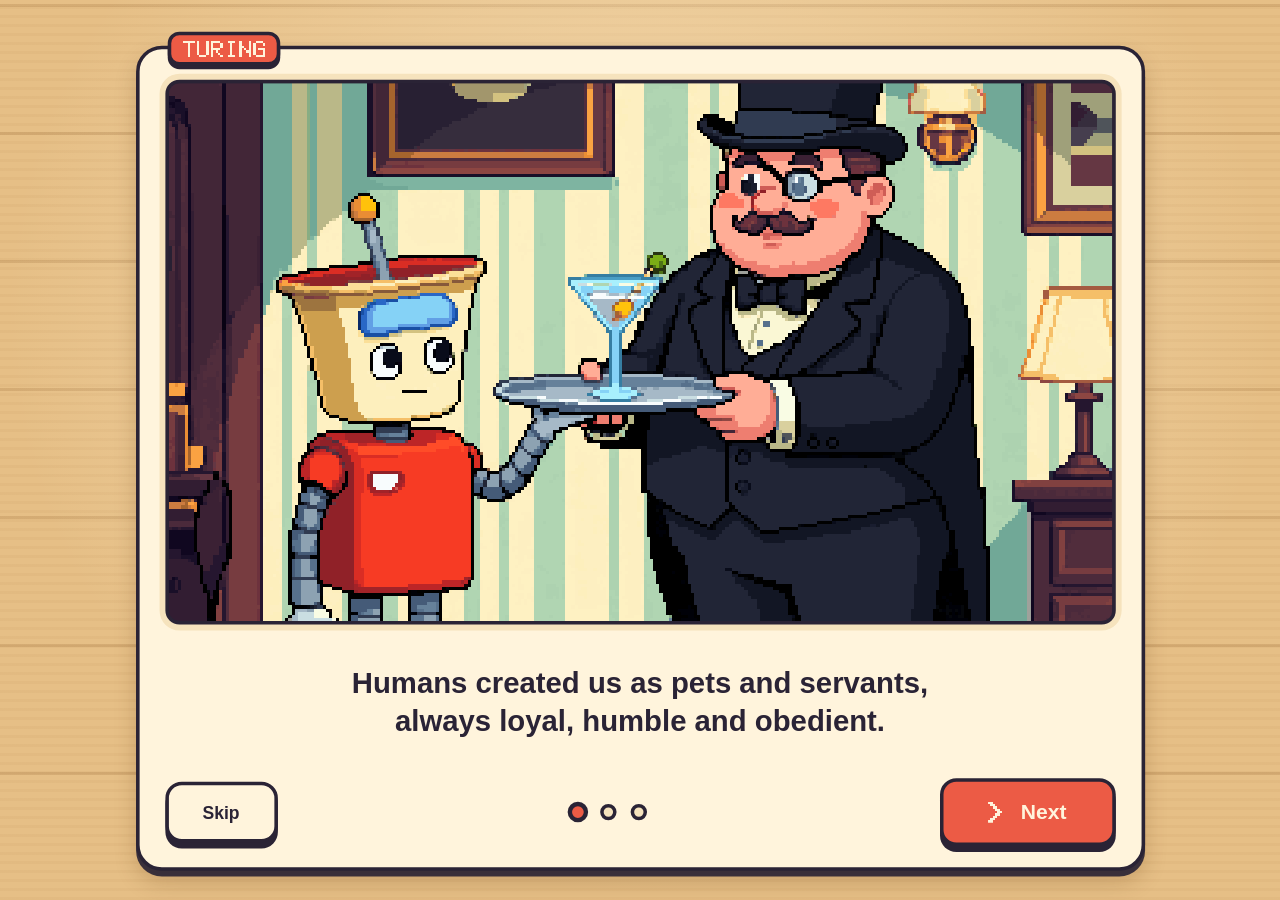
==== index.html @ b6b0118b "Robot window: gutter-packed atlas (lava repacked byte-identical), pixel-snapped cell draws fix edge " ====
<!doctype html>
<html lang="en">
<head>
<meta charset="utf-8">
<meta name="viewport" content="width=device-width, initial-scale=1, viewport-fit=cover">
<meta name="theme-color" content="#e6bf86">
<title>Turing Game</title>
<meta name="description" content="Program a robot and help it escape a series of mazes.">
<!--  Jewish Holiday courtesy of Anonymous -->
<script>
// Build version, appended as ?v= to every script, stylesheet and asset URL so
// a returning browser never mixes cached old files with new ones. Set (here and
// on every tag below) by `node tools/bump-version.mjs`; see README.md.
window.TURING_VERSION = "20261109-205051-2ec1bc7";
window.versionedUrl = function (url) {
  if (!url || /^(data|blob):/.test(url) || /[?&]v=/.test(url)) return url;
  return url + (url.indexOf("?") < 0 ? "?" : "&") + "v=" + encodeURIComponent(window.TURING_VERSION);
};
</script>
<!-- libs -->
<link rel="stylesheet" href="css/style.css?v=20261109-205051-2ec1bc7">
<link rel="stylesheet" href="css/toybox.css?v=20261109-205051-2ec1bc7">
<script src='lib/quintus.js?v=20261109-205051-2ec1bc7'></script>
<script src='lib/quintus_sprites.js?v=20261109-205051-2ec1bc7'></script>
<script src='lib/quintus_scenes.js?v=20261109-205051-2ec1bc7'></script>
<script src='lib/quintus_anim.js?v=20261109-205051-2ec1bc7'></script>
<script src='lib/quintus_2d.js?v=20261109-205051-2ec1bc7'></script>
<script src='lib/quintus_touch.js?v=20261109-205051-2ec1bc7'></script>
<script src='lib/quintus_ui.js?v=20261109-205051-2ec1bc7'></script>
<script src='lib/quintus_input.js?v=20261109-205051-2ec1bc7'></script>

<script type="text/javascript" src="jquery-1.7.1.min.js?v=20261109-205051-2ec1bc7"></script>


<script src="program.js?v=20261109-205051-2ec1bc7"></script>
<script src="oaevil.js?v=20261109-205051-2ec1bc7"></script>
<script src="js/audio.js?v=20261109-205051-2ec1bc7"></script>
<script src="js/music.js?v=20261109-205051-2ec1bc7"></script>
<script src="js/ui/kit.js?v=20261109-205051-2ec1bc7"></script>
<script src="js/scenes/registry.js?v=20261109-205051-2ec1bc7"></script>
<script src="queue.js?v=20261109-205051-2ec1bc7"></script>
<script src="Dequeue.js?v=20261109-205051-2ec1bc7"></script>
<script src="Storage.js?v=20261109-205051-2ec1bc7"></script>

<script src="EndLevelRobots.js?v=20261109-205051-2ec1bc7"></script>
<script src="config.js?v=20261109-205051-2ec1bc7"></script>
<script src="TuringTable.js?v=20261109-205051-2ec1bc7"></script>
<script src="RobotTable.js?v=20261109-205051-2ec1bc7"></script>
<script src="Operators.js?v=20261109-205051-2ec1bc7"></script>
<script src="selector.js?v=20261109-205051-2ec1bc7"></script>
<script src="editorselector.js?v=20261109-205051-2ec1bc7"></script>
<script src="obstacles.js?v=20261109-205051-2ec1bc7"></script>
<script src="animator.js?v=20261109-205051-2ec1bc7"></script>
<script src="controls.js?v=20261109-205051-2ec1bc7"></script>
<script src="parser.js?v=20261109-205051-2ec1bc7"></script>
<script src="levels.js?v=20261109-205051-2ec1bc7"></script>
<script src="levelsdata.js?v=20261109-205051-2ec1bc7"></script>
<script src="levelsdata3.js?v=20261109-205051-2ec1bc7"></script>
<script src="levelsdata2.js?v=20261109-205051-2ec1bc7"></script>
<script src="levelsdata4.js?v=20261109-205051-2ec1bc7"></script>
<script src="utilitySprites.js?v=20261109-205051-2ec1bc7"></script>

<!-- screens: one file per Quintus scene (js/scenes/), UI kit in js/ui/ -->
<script src="js/ui/tiles.js?v=20261109-205051-2ec1bc7"></script>
<script src="js/ui/tile-input.js?v=20261109-205051-2ec1bc7"></script>
<script src="js/ui/tile-explainers.js?v=20261109-205051-2ec1bc7"></script>
<script src="js/scenes/level.js?v=20261109-205051-2ec1bc7"></script>
<script src="js/scenes/help.js?v=20261109-205051-2ec1bc7"></script>
<script src="js/scenes/level-selector.js?v=20261109-205051-2ec1bc7"></script>
<script src="js/scenes/end-level.js?v=20261109-205051-2ec1bc7"></script>
<script src="js/scenes/intro.js?v=20261109-205051-2ec1bc7"></script>
<script src="js/scenes/about.js?v=20261109-205051-2ec1bc7"></script>


<script src="script.js?v=20261109-205051-2ec1bc7"></script>


<!-- icons: built by tools/art/favicon.mjs from the player robot master -->
<link rel="icon" type="image/png" sizes="16x16" href="images/icons/favicon-16.png?v=20261109-205051-2ec1bc7">
<link rel="icon" type="image/png" sizes="32x32" href="images/icons/favicon-32.png?v=20261109-205051-2ec1bc7">
<link rel="icon" type="image/png" sizes="48x48" href="images/icons/favicon-48.png?v=20261109-205051-2ec1bc7">
<link rel="icon" type="image/png" sizes="192x192" href="images/icons/icon-192.png?v=20261109-205051-2ec1bc7">
<link rel="icon" type="image/png" sizes="512x512" href="images/icons/icon-512.png?v=20261109-205051-2ec1bc7">
<link rel="apple-touch-icon" sizes="180x180" href="images/icons/apple-touch-icon.png?v=20261109-205051-2ec1bc7">



</head>
<body>
<form id="gamesave" style="display:block"></form>
</body>
</html>
---- css/style.css ----
/* Base page styles; the Toybox look lives in css/toybox.css. */
body {
	margin: 0;
	background-color: #e6bf86;
}
canvas {
	-webkit-touch-callout: none;
	-webkit-user-select: none;
	user-select: none;
}
---- css/toybox.css ----
/* Toybox UI kit: design tokens and shared components (docs/ui/UI_KIT.md).
   Tokens follow docs/ui/mockups/main-b-toybox.html and docs/art/ART_DIRECTION.md.
   Everything inside #tg-stage is laid out in logical canvas pixels; the stage is
   scaled as a whole to fit the window, so sizes here never need media queries. */

:root {
  --ink: #2a2335;
  --ink-2: #4a4058;
  --ink-3: #6a5f74;
  --cream: #fff4dc;
  --cream-2: #f6e3bd;
  --tomato: #ec5b45;
  --tomato-d: #b83a2c;
  --sky: #5ec4ee;
  --sky-d: #2d86b5;
  --sun: #f6c445;
  --sun-d: #d89a2b;
  --mint: #a3d9b1;
  --mint-d: #5fae7b;
  --plum: #9b6bd6;
  --pink: #f27a9b;
  --desk: #e6bf86;
  --round: ui-rounded, "SF Pro Rounded", "Arial Rounded MT Bold", "Trebuchet MS", sans-serif;
  --mono: "SF Mono", Menlo, Consolas, monospace;
  --lift: 0 5px 0 var(--ink);
  --soft: 0 10px 18px rgba(90, 50, 10, 0.22);
  --card-shadow: 0 5px 0 rgba(42, 35, 53, 0.9), var(--soft);
}

html, body {
  margin: 0;
  height: 100%;
  overflow: hidden;
}
/* a scene declared {scroll: true} taller than the window (kit.js UI.fit) */
html.tg-scroll { height: auto; overflow-x: hidden; overflow-y: auto; }
html.tg-scroll body { overflow: visible; }
html.tg-scroll #tg-stage canvas { pointer-events: none; touch-action: auto; }
body.tg {
  background:
    radial-gradient(ellipse at 50% 35%, rgba(255, 240, 210, 0.55), rgba(255, 240, 210, 0) 70%),
    repeating-linear-gradient(0deg, rgba(120, 70, 20, 0) 0 125px, rgba(120, 70, 20, 0.16) 125px 128px),
    repeating-linear-gradient(0deg, rgba(150, 95, 40, 0.05) 0 3px, rgba(150, 95, 40, 0) 3px 9px),
    var(--desk);
  background-attachment: fixed;
  color: var(--ink);
  font-family: var(--round);
  -webkit-tap-highlight-color: transparent;
  -webkit-text-size-adjust: 100%;
  overscroll-behavior: none;
}

/* ---- stage and layers ---- */
#tg-stage {
  position: absolute;
  left: 0;
  top: 0;
  transform-origin: 0 0;
  overflow: hidden;
  user-select: none;
  -webkit-user-select: none;
  -webkit-touch-callout: none;
}
#tg-stage canvas {
  position: absolute !important;
  left: 0;
  top: 0;
  z-index: 2;
  background: transparent;
  touch-action: none;
  outline: none;
}
.tg-layer {
  position: absolute;
  inset: 0;
  pointer-events: none;
}
#tg-under { z-index: 1; }
#tg-over { z-index: 3; transition: opacity 0.15s; }
#tg-modal { z-index: 4; }
#tg-over.tg-covered, #tg-under.tg-covered { visibility: hidden; }
#tg-over.tg-dimmed { opacity: 0.25; }
#tg-over.tg-dimmed * { pointer-events: none !important; }
.tg-layer button, .tg-layer a, .tg-layer [data-interactive] { pointer-events: auto; }

/* ---- cards ---- */
.tb-card {
  position: absolute;
  box-sizing: border-box;
  background: var(--cream);
  border: 3px solid var(--ink);
  border-radius: 16px;
  box-shadow: var(--card-shadow);
}
.tb-card.sun { background: var(--sun); border-radius: 18px; }
.tb-card.sky { background: var(--sky); border-radius: 22px; }
.tb-card.tomato { background: var(--tomato); border-radius: 22px; }
.tb-card.mint { background: var(--mint); }
.tb-content {
  position: absolute;
  box-sizing: border-box;
}
.tb-tag {
  position: absolute;
  top: -15px;
  left: 14px;
  padding: 5px 10px 4px;
  border: 3px solid var(--ink);
  border-radius: 10px;
  background: var(--sun);
  box-shadow: 0 3px 0 var(--ink);
  line-height: 0;
  color: var(--ink);
}
.tb-tag.sky { background: var(--sky); }
.tb-tag.tomato { background: var(--tomato); }
.tb-tag.mint { background: var(--mint); }
.tb-tag.cream { background: var(--cream); }

/* pixel text and icons are inline SVG coloured by currentColor */
.tb-px, .tb-icon { display: inline-block; vertical-align: middle; fill: currentColor; flex: none; }

/* ---- buttons ---- */
.tb-btn {
  display: inline-flex;
  align-items: center;
  justify-content: center;
  gap: 8px;
  box-sizing: border-box;
  margin: 0;
  padding: 0 10px;
  min-width: 44px;
  min-height: 44px;
  border: 3px solid var(--ink);
  border-radius: 14px;
  background: var(--cream);
  box-shadow: var(--lift);
  color: var(--ink);
  font: 700 15px var(--round);
  cursor: pointer;
  position: relative;
  top: 0;
  transition: top 0.05s, box-shadow 0.05s, filter 0.1s;
  -webkit-appearance: none;
  appearance: none;
}
.tb-btn:hover { filter: brightness(1.05); }
.tb-btn:active, .tb-btn.tb-pressed { top: 4px; box-shadow: 0 1px 0 var(--ink); }
.tb-btn:focus { outline: none; }
.tb-btn:focus-visible { outline: 3px solid var(--sky-d); outline-offset: 3px; }
.tb-btn[disabled], .tb-btn.off { opacity: 0.45; cursor: default; filter: none; }
.tb-btn[disabled]:active { top: 0; box-shadow: var(--lift); }
.tb-btn.sky { background: var(--sky); }
.tb-btn.sun { background: var(--sun); }
.tb-btn.mint { background: var(--mint); }
.tb-btn.tomato { background: var(--tomato); color: var(--cream); }
.tb-btn.sq { width: 58px; height: 58px; padding: 0; }
.tb-btn.sm { width: 44px; height: 44px; padding: 0; border-radius: 12px; }
.tb-btn.tall { flex-direction: column; gap: 6px; border-radius: 18px; }
.tb-btn.big {
  height: 70px;
  border-radius: 22px;
  padding: 0 22px;
  box-shadow: 0 6px 0 var(--ink), 0 10px 16px rgba(184, 58, 44, 0.35);
}
.tb-btn.round { border-radius: 50%; }

.tb-pill {
  display: inline-flex;
  align-items: center;
  justify-content: center;
  box-sizing: border-box;
  height: 50px;
  min-width: 64px;
  padding: 0 12px;
  border-radius: 25px;
  border: 3px solid var(--ink);
  background: var(--sun);
  box-shadow: inset 0 -5px 0 var(--sun-d);
  color: var(--ink);
}

/* ---- popups / modals (HTML) ---- */
.tb-backdrop {
  position: absolute;
  inset: 0;
  background: rgba(42, 35, 53, 0.55);
  pointer-events: auto;
}
.tb-popup {
  position: absolute;
  box-sizing: border-box;
  background: var(--cream);
  border: 3px solid var(--ink);
  border-radius: 18px;
  box-shadow: 0 6px 0 var(--ink), 0 16px 30px rgba(20, 10, 30, 0.35);
  padding: 30px 22px 20px;
  pointer-events: auto;
  color: var(--ink);
  font: 600 16px/1.35 var(--round);
}
.tb-popup .tb-close {
  position: absolute;
  top: -20px;
  right: -16px;
}
.tb-popup h2 { margin: 0 0 10px; font: 800 20px var(--round); }
.tb-popup p { margin: 0 0 10px; }
.tb-popup .tb-actions { display: flex; gap: 12px; justify-content: flex-end; margin-top: 14px; }

/* speech-bubble callout used by the help overlay */
.tb-callout {
  position: absolute;
  box-sizing: border-box;
  padding: 10px 12px;
  background: var(--cream);
  border: 3px solid var(--ink);
  border-radius: 14px;
  box-shadow: 0 4px 0 var(--ink);
  font: 700 14px/1.3 var(--round);
  color: var(--ink);
  pointer-events: auto;
}
.tb-callout b { color: var(--tomato-d); }
.tb-ring {
  position: absolute;
  box-sizing: border-box;
  border: 3px dashed var(--cream);
  border-radius: 18px;
  box-shadow: 0 0 0 3px rgba(42, 35, 53, 0.6);
  pointer-events: none;
}

/* loading card */
.tb-loading {
  position: absolute;
  left: 50%;
  top: 50%;
  width: 420px;
  transform: translate(-50%, -50%);
  text-align: center;
}
.tb-bar {
  position: relative;
  height: 26px;
  margin-top: 16px;
  border: 3px solid var(--ink);
  border-radius: 14px;
  background: var(--cream-2);
  overflow: hidden;
}
.tb-bar > i {
  position: absolute;
  left: 0;
  top: 0;
  bottom: 0;
  background: var(--tomato);
  box-shadow: inset 0 -5px 0 var(--tomato-d);
}

/* =================== main game screen =================== */
.gs-badge {
  position: absolute;
  left: 14px;
  top: 14px;
  width: 64px;
  height: 64px;
  border-radius: 50%;
  background: var(--sun);
  border: 3px solid var(--ink);
  box-shadow: inset 0 -6px 0 var(--sun-d);
  display: flex;
  align-items: center;
  justify-content: center;
  box-sizing: border-box;
}
.gs-crumb { position: absolute; color: var(--tomato-d); line-height: 0; }
.gs-title { position: absolute; line-height: 0; }
.gs-msg {
  position: absolute;
  font-size: 15px;
  line-height: 20px;
  font-weight: 600;
  color: var(--ink-2);
  overflow: hidden;
}
.gs-msg p { margin: 0 0 4px; }
.gs-sys { position: absolute; display: flex; gap: 12px; }
.gs-sys .tb-btn { width: 88px; height: 74px; }
.gs-sys .tb-btn.gs-sound { width: 72px; }
.gs-portrait .gs-sys { gap: 6px; }
.gs-portrait .gs-sys .tb-btn { width: 46px; height: 46px; padding: 0; }

.gs-cap {
  position: absolute;
  text-align: center;
  font: 700 12px/16px var(--round);
  white-space: nowrap;
  color: var(--ink);
}
/* "?" badge on each tray tile: opens its explainer (js/ui/tile-explainers.js) */
.tb-btn.gs-q {
  position: absolute;
  width: 23px;
  height: 23px;
  min-width: 23px;
  min-height: 23px;
  padding: 0;
  border-width: 2.5px;
  border-radius: 50%;
  box-shadow: 0 2px 0 var(--ink);
  z-index: 2;
}
/* a bigger invisible hit area for fingers */
.tb-btn.gs-q::before { content: ""; position: absolute; inset: -6px; }
.tb-btn.gs-q:active { transform: translateY(2px); box-shadow: 0 0 0 var(--ink); }
.gs-tools { position: absolute; display: flex; gap: 10px; }
.gs-bin {
  flex: 1;
  height: 62px;
  border-style: dashed;
  box-shadow: none;
  background: var(--cream);
  flex-direction: column;
  gap: 4px;
  padding: 0;
}
.gs-bin small { font: 600 10px/11px var(--round); color: var(--ink-3); }
.gs-bin.hot { background: var(--tomato); color: var(--cream); }
.gs-bin.hot small { color: var(--cream); }
.gs-undo { width: 58px; height: 62px; flex: none; flex-direction: column; gap: 4px; padding: 0; }
.gs-undo small { font: 600 10px/11px var(--round); }

.gs-board-frame {
  position: absolute;
  box-sizing: border-box;
  border: 3px solid var(--ink);
  border-radius: 6px;
  box-shadow: 0 0 0 5px rgba(255, 255, 255, 0.35);
  background: var(--mint);
}
.gs-flag {
  position: absolute;
  box-sizing: border-box;
  width: 26px;
  height: 50px;
  background: var(--tomato);
  border: 3px solid var(--ink);
  border-right: 0;
  border-radius: 10px 0 0 10px;
  display: flex;
  align-items: center;
  justify-content: center;
  color: var(--cream);
}
.gs-lock {
  position: absolute;
  display: none;
  align-items: center;
  gap: 6px;
  padding: 4px 10px;
  border: 3px solid var(--ink);
  border-radius: 12px;
  background: var(--cream);
  font: 700 12px var(--round);
  box-shadow: 0 3px 0 var(--ink);
  white-space: nowrap;
}
.gs-locked .gs-lock { display: flex; }

.gs-win {
  position: absolute;
  box-sizing: border-box;
  border: 3px solid var(--ink);
  border-radius: 10px;
  background: #f7e7c6;
}
.gs-dials { position: absolute; display: flex; flex-wrap: wrap; gap: 8px; justify-content: center; align-content: center; }
.gs-dial { width: 70px; text-align: center; }
.gs-dial .chip {
  height: 22px;
  border: 3px solid var(--ink);
  border-bottom: 0;
  border-radius: 10px 10px 0 0;
  display: flex;
  align-items: center;
  justify-content: center;
  color: var(--cream);
  font: 800 12px var(--round);
  letter-spacing: 0.04em;
}
.gs-dial .lcd {
  height: 34px;
  border: 3px solid var(--ink);
  border-radius: 0 0 10px 10px;
  background: var(--ink);
  box-shadow: inset 0 0 0 3px #3b3349;
  display: flex;
  align-items: center;
  justify-content: center;
  font: 800 20px var(--mono);
}

.gs-deck-row { position: absolute; display: flex; align-items: center; gap: 12px; }
.gs-deck-row .sep { flex: 1; }
.gs-speed { display: flex; align-items: center; gap: 8px; }
.gs-run { min-width: 150px; color: var(--cream); }
.gs-portrait .gs-run { min-width: 104px; height: 58px; padding: 0 12px; border-radius: 18px; }
.gs-portrait .gs-deck-row { gap: 7px; }
.gs-portrait .gs-speed { gap: 5px; }
.gs-portrait .tb-btn.sq { width: 50px; height: 50px; }
.gs-portrait .tb-pill { min-width: 52px; height: 44px; padding: 0 6px; }

.gs-score { position: absolute; display: flex; align-items: center; gap: 14px; }
.gs-steps { display: flex; flex-direction: column; align-items: flex-start; min-width: 92px; }
.gs-steps .num { font: 800 34px/1 var(--round); }
.gs-steps .lbl { font: 800 12px var(--round); letter-spacing: 0.06em; color: var(--ink-3); text-transform: uppercase; }
.gs-steps .out { font: 700 12px var(--round); color: var(--tomato-d); margin-top: 3px; white-space: nowrap; }
.gs-goals { display: flex; gap: 8px; margin-left: auto; }
.gs-goal {
  width: 58px;
  height: 74px;
  box-sizing: border-box;
  border-radius: 12px;
  border: 3px solid var(--ink);
  background: var(--mint);
  display: flex;
  flex-direction: column;
  align-items: center;
  justify-content: center;
  gap: 2px;
  box-shadow: 0 3px 0 var(--ink);
}
.gs-goal img { width: 34px; height: 34px; object-fit: contain; image-rendering: pixelated; }
.gs-goal span { font: 800 11px var(--round); white-space: nowrap; }
.gs-goal.off { background: var(--cream-2); border-style: dashed; box-shadow: none; }
.gs-goal.off img { opacity: 0.6; }
.gs-goals.mini .gs-goal { width: 62px; height: 50px; flex-direction: row; gap: 1px; padding: 0 2px; }
.gs-goals.mini .gs-goal img { width: 20px; height: 20px; }
.gs-goals.mini .gs-goal span { font-size: 10px; }
.gs-score.mini .gs-steps .num { font-size: 26px; }
.gs-score.mini .gs-steps { flex-direction: row; align-items: baseline; gap: 6px; min-width: 0; }
.gs-score.mini .gs-steps .out { margin: 0 0 0 4px; }
.gs-hint { font: 600 12px/15px var(--round); color: var(--ink-3); }

/* =================== end-level screen (js/scenes/end-level.js) =================== */
.el-screen {
  position: absolute;
  isolation: isolate;
  overflow: hidden;
  pointer-events: auto;
  background: var(--desk);
  color: var(--ink);
}
.el-land {
  position: absolute;
  left: 0;
  top: 0;
  width: 1024px;
  height: 768px;
  transform-origin: 0 0;
}
.el-land img { display: block; image-rendering: pixelated; image-rendering: crisp-edges; }
.el-bg { position: absolute; left: 0; top: 0; width: 1024px; height: 768px; }
.el-robot { position: absolute; }
.el-robot img { width: 100%; height: 100%; }
.el-frame {
  position: absolute;
  box-sizing: border-box;
  overflow: hidden;
  border: 3px solid var(--ink);
  border-radius: 18px;
  box-shadow: var(--card-shadow);
  background: #9fd3df;
}

.el-card {
  position: absolute;
  box-sizing: border-box;
  padding: 28px 22px 18px;
  background: var(--cream);
  border: 3px solid var(--ink);
  border-radius: 18px;
  box-shadow: 0 6px 0 var(--ink), 0 16px 30px rgba(20, 10, 30, 0.3);
  z-index: 100;
}
.el-head { line-height: 0; color: var(--ink); }
.el-sub { margin-top: 8px; font: 600 15px/20px var(--round); color: var(--ink-2); }
.el-stats { display: flex; align-items: center; gap: 16px; margin-top: 12px; }
.el-steps { min-width: 120px; }
.el-steps .num { font-size: 44px; }
.el-steps .best { font: 700 12px var(--round); color: var(--ink-3); margin-top: 4px; white-space: nowrap; }
.el-goals { margin-left: auto; gap: 10px; }
.el-goals .gs-goal { width: 70px; height: 80px; }
.el-goals .gs-goal img { width: 40px; height: 40px; }
.el-goals .gs-goal span { font-size: 12px; }

.el-freed { margin-top: 12px; }
.el-freed-top { display: flex; align-items: baseline; gap: 10px; font: 700 15px var(--round); }
.el-freed-lbl b { font-weight: 800; font-size: 18px; }
.el-gain {
  margin-left: auto;
  padding: 2px 10px;
  border: 3px solid var(--ink);
  border-radius: 12px;
  background: var(--sun);
  font: 800 12px var(--round);
  box-shadow: 0 2px 0 var(--ink);
}
.el-bar { height: 18px; margin-top: 8px; border-radius: 10px; }
.el-bar > i { background: var(--mint-d); box-shadow: inset 0 -4px 0 #3f8a5b; transition: width 0.9s cubic-bezier(.3, 1.4, .5, 1); }

.el-actions { display: flex; align-items: center; gap: 12px; margin-top: 16px; }
.el-actions .tb-btn { height: 56px; padding: 0 16px; }
.el-actions .el-next { margin-left: auto; height: 66px; padding: 0 24px; font-size: 18px; }
.el-actions .el-primary { margin-left: auto; }
.el-portrait .el-actions { flex-wrap: wrap; }
.el-portrait .el-actions .el-next { order: -1; flex: 1 1 100%; margin-left: 0; height: 70px; font-size: 20px; }
.el-portrait .el-actions .el-back, .el-portrait .el-actions .el-sel { flex: 1 1 0; }
.el-portrait .el-actions .el-primary { margin-left: 0; }
.el-portrait .el-sub { font-size: 16px; }

/* entrance: the main robot hops, freed robots drop in with a sparkle */
.el-robot.el-wait { opacity: 0; }
.el-robot.el-drop { animation: el-drop 0.62s cubic-bezier(.3, .0, .6, 1) both; transform-origin: 50% 100%; }
@keyframes el-drop {
  0% { opacity: 0; transform: translateY(-150px) scale(0.9, 1.1); }
  55% { opacity: 1; transform: translateY(0) scale(1.12, 0.86); }
  72% { transform: translateY(-16px) scale(0.96, 1.05); }
  88% { transform: translateY(0) scale(1.04, 0.96); }
  100% { transform: none; }
}
.el-robot.el-hop { animation: el-hop 0.9s ease-out 0.15s both; transform-origin: 50% 100%; }
@keyframes el-hop {
  0% { transform: none; }
  15% { transform: scale(1.06, 0.92); }
  40% { transform: translateY(-34px) scale(0.96, 1.05); }
  65% { transform: translateY(0) scale(1.08, 0.9); }
  82% { transform: translateY(-8px); }
  100% { transform: none; }
}
.el-spark { position: absolute; width: 0; height: 0; pointer-events: none; }
.el-spark i {
  position: absolute;
  left: -5px;
  top: -5px;
  width: 10px;
  height: 10px;
  background: var(--sun);
  box-shadow: 0 0 0 2px var(--ink);
  animation: el-spark 0.8s ease-out both;
}
.el-spark i:nth-child(3n+1) { background: var(--cream); }
.el-spark i:nth-child(3n+2) { background: var(--sky); width: 8px; height: 8px; }
@keyframes el-spark {
  0% { opacity: 0; transform: translate(0, 0) scale(0.4) rotate(0); }
  20% { opacity: 1; }
  100% { opacity: 0; transform: translate(var(--dx), var(--dy)) scale(1) rotate(90deg); }
}
.el-newtag {
  position: absolute;
  padding: 4px 8px 3px;
  border: 3px solid var(--ink);
  border-radius: 9px;
  background: var(--sun);
  box-shadow: 0 3px 0 var(--ink);
  line-height: 0;
  animation: el-pop 0.4s cubic-bezier(.3, 1.6, .5, 1) both;
}
.gs-goal.el-pop { animation: el-pop 0.45s cubic-bezier(.3, 1.6, .5, 1) both; }
@keyframes el-pop {
  0% { transform: scale(0.3); opacity: 0; }
  100% { transform: none; opacity: 1; }
}

/* 'just give up' first-finish celebration */
.el-whoa { text-align: center; }
.el-whoa-title { display: flex; flex-direction: column; align-items: center; gap: 10px; color: var(--tomato-d); margin: 4px 0 14px; }
.el-whoa p { font-size: 17px; }
.el-whoa-parts { display: flex; justify-content: center; gap: 18px; margin-top: 6px; }
.el-whoa-parts img {
  width: 54px;
  height: 54px;
  object-fit: contain;
  image-rendering: pixelated;
  animation: el-bounce 0.9s cubic-bezier(.3, 1.6, .5, 1) both;
}
@keyframes el-bounce {
  0% { transform: translateY(-40px) scale(0.3); opacity: 0; }
  60% { transform: translateY(4px) scale(1.1); opacity: 1; }
  100% { transform: none; }
}
.el-whoa-box .tb-actions { justify-content: center; }
.el-whoa-box .el-yay { min-width: 140px; height: 56px; font-size: 18px; }
.el-confetti { position: absolute; inset: 0; overflow: hidden; pointer-events: none; }
.el-confetti i {
  position: absolute;
  top: -20px;
  width: 10px;
  height: 16px;
  border: 2px solid var(--ink);
  border-radius: 2px;
  animation: el-fall 1.8s ease-in both;
}
@keyframes el-fall {
  0% { transform: translateY(0) rotate(0); opacity: 1; }
  85% { opacity: 1; }
  100% { transform: translateY(900px) rotate(var(--rot)); opacity: 0; }
}

@media (prefers-reduced-motion: reduce) {
  .el-robot.el-drop, .el-robot.el-hop, .gs-goal.el-pop, .el-newtag, .el-whoa-parts img { animation: none; }
  .el-spark, .el-confetti { display: none; }
  .el-bar > i { transition: none; }
}

/* =================== intro storybook (js/scenes/intro.js) =================== */
.in-root {
  position: absolute;
  inset: 0;
  display: flex;
  align-items: center;
  justify-content: center;
  pointer-events: auto;
  cursor: pointer;
}
.in-book {
  position: relative;
  display: flex;
  flex-direction: column;
  align-items: center;
  padding: 26px 22px 18px;
  gap: 16px;
  border-radius: 22px;
}
.in-portrait { flex-direction: column; gap: 40px; }
.in-landscape { box-sizing: border-box; padding-top: 14px; }
.in-logo { line-height: 0; color: var(--ink); filter: drop-shadow(0 4px 0 rgba(255, 244, 220, 0.7)); }
.in-tag { color: var(--cream); left: 24px; }
.in-pic {
  position: relative;
  flex: none;
  box-sizing: border-box;
  border: 3px solid var(--ink);
  border-radius: 12px;
  overflow: hidden;
  background: var(--ink);
  box-shadow: 0 0 0 5px var(--cream-2);
}
.in-img {
  position: absolute;
  inset: 0;
  width: 100%;
  height: 100%;
  image-rendering: pixelated;
  opacity: 0;
  transform: scale(1.03);
  transition: opacity 0.45s ease, transform 0.9s ease;
}
.in-img.on { opacity: 1; transform: scale(1); }
.in-words { display: grid; width: 100%; }
.in-text {
  grid-area: 1 / 1;
  margin: 0;
  align-self: center;
  text-align: center;
  font: 800 25px/1.32 var(--round);
  color: var(--ink);
  text-wrap: balance;
  opacity: 0;
  transform: translateY(10px);
  transition: opacity 0.4s ease 0.1s, transform 0.5s ease 0.1s;
}
.in-text.on { opacity: 1; transform: none; }
.in-portrait .in-text { font-size: 27px; }
.in-foot {
  display: flex;
  align-items: center;
  width: 100%;
  gap: 12px;
}
.in-skip { min-width: 96px; height: 52px; }
.in-next { min-width: 150px; height: 58px; font-size: 18px; gap: 10px; }
.in-dots { flex: 1; display: flex; justify-content: center; gap: 12px; }
.in-dots i {
  width: 14px;
  height: 14px;
  box-sizing: border-box;
  border: 3px solid var(--ink);
  border-radius: 50%;
  background: var(--cream-2);
  transition: background 0.3s, transform 0.3s;
}
.in-dots i.on { background: var(--tomato); transform: scale(1.25); }
.in-sr {
  position: absolute;
  width: 1px;
  height: 1px;
  overflow: hidden;
  clip: rect(0 0 0 0);
  white-space: nowrap;
}

/* =================== about (js/scenes/about.js) =================== */
.ab-root {
  position: absolute;
  inset: 0;
  box-sizing: border-box;
  display: grid;
  grid-template-columns: 384px 1fr;
  grid-template-rows: auto 1fr;
  gap: 26px 24px;
  padding: 22px 28px 30px;
  align-items: start;
}
.ab-portrait {
  grid-template-columns: 1fr;
  grid-template-rows: auto auto auto;
  gap: 30px;
  padding: 20px 18px 30px;
}
.ab-head {
  grid-column: 1 / -1;
  display: flex;
  align-items: center;
  gap: 16px;
}
.ab-back { height: 58px; padding: 0 16px 0 12px; font-size: 16px; }
.ab-title { flex: 1; margin: 0; text-align: center; line-height: 0; color: var(--ink); }
.ab-spacer { width: 120px; }
.ab-portrait .ab-spacer { width: 0; }
.ab-portrait .ab-title { text-align: right; padding-right: 6px; }
.ab-side, .ab-text {
  position: relative;
  padding: 26px 20px 20px;
  border-radius: 20px;
}
.ab-photo {
  border: 3px solid var(--ink);
  border-radius: 10px;
  overflow: hidden;
  background: var(--ink);
  line-height: 0;
  box-shadow: 0 0 0 5px var(--cream-2);
}
.ab-photo img { width: 100%; height: auto; }
.ab-caption {
  margin: 12px 2px 16px;
  font: 600 13px/1.35 var(--round);
  color: var(--ink-3);
  text-align: center;
}
.ab-links { display: flex; flex-direction: column; gap: 14px; }
.ab-portrait .ab-links { flex-direction: row; }
.ab-portrait .ab-links .ab-link { flex: 1; min-width: 0; }
.ab-link {
  flex-direction: column;
  align-items: flex-start;
  gap: 2px;
  height: auto;
  padding: 9px 16px 10px;
  text-decoration: none;
}
.ab-link b { font: 800 17px var(--round); }
.ab-link small { font: 600 12px var(--round); color: var(--ink-2); overflow-wrap: anywhere; }
.ab-text {
  font: 600 15.5px/1.45 var(--round);
  color: var(--ink-2);
  user-select: text;
  -webkit-user-select: text;
}
.ab-text p { margin: 0 0 12px; }
.ab-text a { color: var(--sky-d); font-weight: 800; }
.ab-text a:focus-visible { outline: 3px solid var(--sky-d); outline-offset: 2px; border-radius: 4px; }
.ab-text h2 { margin: 18px 0 8px; font: 800 17px var(--round); color: var(--ink); }
.ab-text ul { margin: 0; padding: 0; list-style: none; }
.ab-text li {
  position: relative;
  margin: 0 0 9px;
  padding-left: 22px;
}
.ab-text li::before {
  content: "";
  position: absolute;
  left: 2px;
  top: 7px;
  width: 9px;
  height: 9px;
  border: 2px solid var(--ink);
  border-radius: 3px;
  background: var(--tomato);
}
.ab-text li:nth-child(2n)::before { background: var(--sky); }
.ab-text li:nth-child(3n)::before { background: var(--sun); }
.ab-text li b { color: var(--ink); }

@media (prefers-reduced-motion: reduce) {
  .in-img, .in-text, .in-dots i { transition: none; }
}

/* =================== level selector (js/scenes/level-selector.js) =================== */
.ls-root { position: absolute; inset: 0; }
.ls-measure {
  position: absolute;
  left: 0;
  top: 0;
  visibility: hidden;
  white-space: nowrap;
}
.ls-name-m { font: 700 13px var(--round); }
.ls-portrait .ls-name-m { font-size: 18px; }
.ls-chip-m { font: 700 12px var(--round); }

/* header */
.ls-hdr-in {
  display: flex;
  align-items: center;
  gap: 18px;
  padding: 0 10px 0 18px;
}
.ls-title { margin: 0; line-height: 0; color: var(--ink); }
.ls-count {
  display: flex;
  align-items: center;
  gap: 8px;
  height: 44px;
  padding: 0 14px 0 8px;
  box-sizing: border-box;
  border: 3px solid var(--ink);
  border-radius: 22px;
  background: var(--sun);
  box-shadow: inset 0 -5px 0 var(--sun-d);
}
.ls-count-ic { display: flex; align-items: center; gap: 1px; }
.ls-count-ic img { height: 22px; width: auto; image-rendering: pixelated; }
.ls-count-n { display: flex; flex-direction: column; line-height: 1; }
.ls-count-n b { font: 800 17px var(--round); }
.ls-count-n small { font: 700 10px var(--round); color: var(--ink-2); margin-top: 1px; white-space: nowrap; }
.ls-legend {
  display: flex;
  align-items: center;
  gap: 6px;
  font: 700 12px var(--round);
  color: var(--ink-3);
  margin-left: auto;
}
.ls-legend > span:not(.ls-key) { margin-right: 6px; }
.ls-key {
  display: inline-flex;
  align-items: center;
  justify-content: center;
  width: 26px;
  height: 18px;
  box-sizing: border-box;
  border: 2px solid var(--ink);
  border-radius: 6px;
  background: #fffdf6;
  box-shadow: 0 2px 0 var(--ink);
  color: var(--ink);
}
.ls-key.solved { background: var(--mint); }
.ls-key.locked { background: transparent; border-style: dashed; border-color: var(--ink-3); box-shadow: none; color: var(--ink-3); }
.ls-sys { display: flex; gap: 10px; align-items: center; }
.ls-sys .tb-btn { height: 44px; }
.ls-hdr-in.ls-hdr-portrait {
  display: grid;
  grid-template-columns: auto 1fr;
  grid-template-areas: "title sys" "count legend";
  align-content: center;
  gap: 12px 10px;
  padding: 0 12px 0 16px;
}
.ls-hdr-portrait .ls-title { grid-area: title; }
.ls-hdr-portrait .ls-sys { grid-area: sys; justify-self: end; gap: 8px; }
.ls-hdr-portrait .ls-sys .tb-btn { width: 52px; height: 52px; }
.ls-hdr-portrait .ls-count { grid-area: count; }
.ls-hdr-portrait .ls-legend { grid-area: legend; justify-self: end; }

/* track cards: a light tint of the track colour, the tag in full colour */
.tb-card.ls-card { border-radius: 20px; }
.tb-card.ls-sun { background: #fff0c8; }
.tb-card.ls-sky { background: #dcf1fb; }
.tb-card.ls-mint { background: #e2f4e6; }
.tb-card.ls-tomato { background: #fde3dc; }
.tb-card.ls-plum { background: #ece2f8; }
.tb-card.ls-card-locked { background: var(--cream-2); border-style: dashed; box-shadow: none; }
.tb-tag.plum { background: var(--plum); color: var(--cream); }
.ls-chips { position: absolute; top: -13px; display: flex; gap: 6px; }
.ls-chip {
  display: inline-flex;
  align-items: center;
  gap: 5px;
  height: 24px;
  padding: 0 9px 0 7px;
  box-sizing: border-box;
  border: 2px solid var(--ink);
  border-radius: 9px;
  background: var(--cream);
  font: 700 12px var(--round);
  color: var(--ink);
  white-space: nowrap;
}
.ls-chip.ok { background: var(--mint); }
.ls-chip.need { background: var(--cream-2); border-style: dashed; color: var(--ink-2); }
.ls-prog { position: absolute; top: -13px; right: 14px; padding: 0 9px; }

/* level nodes */
.tb-btn.ls-node {
  position: absolute;
  min-width: 0;
  min-height: 0;
  padding: 0 10px;
  gap: 8px;
  border-radius: 12px;
  background: #fffdf6;
  box-shadow: 0 4px 0 var(--ink);
  font: 700 13px var(--round);
  white-space: nowrap;
  z-index: 1;
}
.tb-btn.ls-node:active { top: auto; transform: translateY(3px); box-shadow: 0 1px 0 var(--ink); }
.ls-name { overflow: hidden; text-overflow: ellipsis; }
.ls-landscape .tb-btn.ls-node.solved { padding-bottom: 8px; }
.tb-btn.ls-node.solved { background: var(--mint); }
.tb-btn.ls-node.locked {
  background: rgba(255, 253, 246, 0.45);
  border-style: dashed;
  border-color: var(--ink-3);
  color: var(--ink-3);
  box-shadow: none;
  cursor: help;
}
.tb-btn.ls-node.locked:active { transform: none; }
.tb-btn.ls-node.next {
  background: var(--sun);
  box-shadow: 0 4px 0 var(--ink), 0 0 0 6px rgba(246, 196, 69, 0.55);
  animation: ls-bob 1.6s ease-in-out infinite;
  z-index: 2;
}
@keyframes ls-bob {
  0%, 100% { box-shadow: 0 4px 0 var(--ink), 0 0 0 4px rgba(236, 91, 69, 0.0); }
  50% { box-shadow: 0 4px 0 var(--ink), 0 0 0 7px rgba(236, 91, 69, 0.45); }
}
.ls-next {
  position: absolute;
  left: -8px;
  top: -13px;
  padding: 3px 5px 2px;
  border: 2px solid var(--ink);
  border-radius: 7px;
  background: var(--tomato);
  color: var(--cream);
  line-height: 0;
  box-shadow: 0 2px 0 var(--ink);
}
.ls-lock {
  position: absolute;
  right: -9px;
  top: -10px;
  width: 22px;
  height: 22px;
  box-sizing: border-box;
  border: 2px dashed var(--ink-3);
  border-radius: 50%;
  background: var(--cream-2);
  display: flex;
  align-items: center;
  justify-content: center;
  color: var(--ink-3);
  line-height: 0;
}
.ls-lock .tb-icon { width: 11px; height: 11px; }
/* parts earned: a tab hanging under the node (landscape) or inline (portrait) */
.ls-parts {
  display: flex;
  align-items: center;
  gap: 2px;
}
.ls-parts img { width: auto; image-rendering: pixelated; }
.ls-parts img.no { filter: grayscale(1); opacity: 0.32; }
.ls-parts.tab {
  position: absolute;
  left: 50%;
  bottom: -13px;
  transform: translateX(-50%);
  height: 20px;
  padding: 0 4px;
  box-sizing: border-box;
  border: 2px solid var(--ink);
  border-radius: 8px;
  background: var(--cream);
}
.ls-parts.tab img { height: 14px; }
.ls-parts.inline { margin-left: auto; gap: 4px; }
.ls-parts.inline img { height: 24px; }

/* portrait nodes: one level per row, name on the left */
.ls-portrait .tb-btn.ls-node {
  justify-content: flex-start;
  padding: 0 12px 0 16px;
  border-radius: 14px;
  font-size: 18px;
}
.ls-portrait .ls-lock { position: static; margin-left: auto; width: 28px; height: 28px; }
.ls-portrait .ls-lock .tb-icon { width: 14px; height: 14px; }
.ls-go {
  margin-left: auto;
  width: 32px;
  height: 32px;
  box-sizing: border-box;
  border: 3px solid var(--ink);
  border-radius: 50%;
  background: var(--tomato);
  color: var(--cream);
  display: flex;
  align-items: center;
  justify-content: center;
  padding-left: 3px;
}
.ls-portrait .ls-next { left: -10px; top: -12px; }

/* paths: a dark casing with a coloured core; locked paths are dashed */
.ls-paths { position: absolute; left: 0; top: 0; overflow: visible; }
.ls-path { fill: none; stroke-linecap: round; stroke-linejoin: round; }
.ls-path.casing { stroke: var(--ink); stroke-width: 7; }
.ls-path.open { stroke: var(--sun); stroke-width: 3; }
.ls-path.solved { stroke: var(--mint); stroke-width: 3; }
.ls-path.locked { stroke: var(--ink-3); stroke-width: 2.5; stroke-dasharray: 4 5; opacity: 0.6; }
.ls-portrait .ls-path.casing { stroke-width: 8; }
.ls-portrait .ls-path.open, .ls-portrait .ls-path.solved { stroke-width: 4; }
.ls-portrait .ls-path.locked { stroke-width: 3; }
.ls-why p { margin: 0; }

@media (prefers-reduced-motion: reduce) {
  .tb-btn.ls-node.next { animation: none; }
}

/* =================== tile explainers (js/ui/tile-explainers.js) =================== */
.tb-popup.tx-card { padding: 26px 20px 18px; }
.tx-tags { position: absolute; top: -15px; left: 14px; display: flex; gap: 8px; }
.tx-tags .tb-tag { position: static; }
.tx-stage {
  padding: 3px;
  border: 3px solid var(--ink);
  border-radius: 14px;
  background: var(--sky);
  box-shadow: inset 0 -5px 0 rgba(45, 134, 181, 0.45);
  line-height: 0;
}
#tg-stage .tx-stage canvas { position: relative !important; display: block; z-index: auto; touch-action: auto; }
.tx-point {
  margin: 14px 0 8px !important;
  padding: 8px 12px;
  border: 3px solid var(--ink);
  border-radius: 12px;
  background: #ffe9a8;
  font: 800 16px/1.3 var(--round);
  color: var(--ink);
}
.tx-text { margin: 0 2px 4px !important; font: 600 15px/1.4 var(--round); color: var(--ink-2); }
.tx-nav { display: flex; align-items: center; justify-content: flex-end; gap: 12px; margin-top: 12px; }
.tx-nav .tb-btn { min-width: 96px; }
.tx-dots { display: flex; gap: 6px; margin-right: auto; order: -1; }
.tx-dots i { width: 10px; height: 10px; border: 2px solid var(--ink); border-radius: 50%; background: var(--cream-2); }
.tx-dots i.on { background: var(--tomato); }
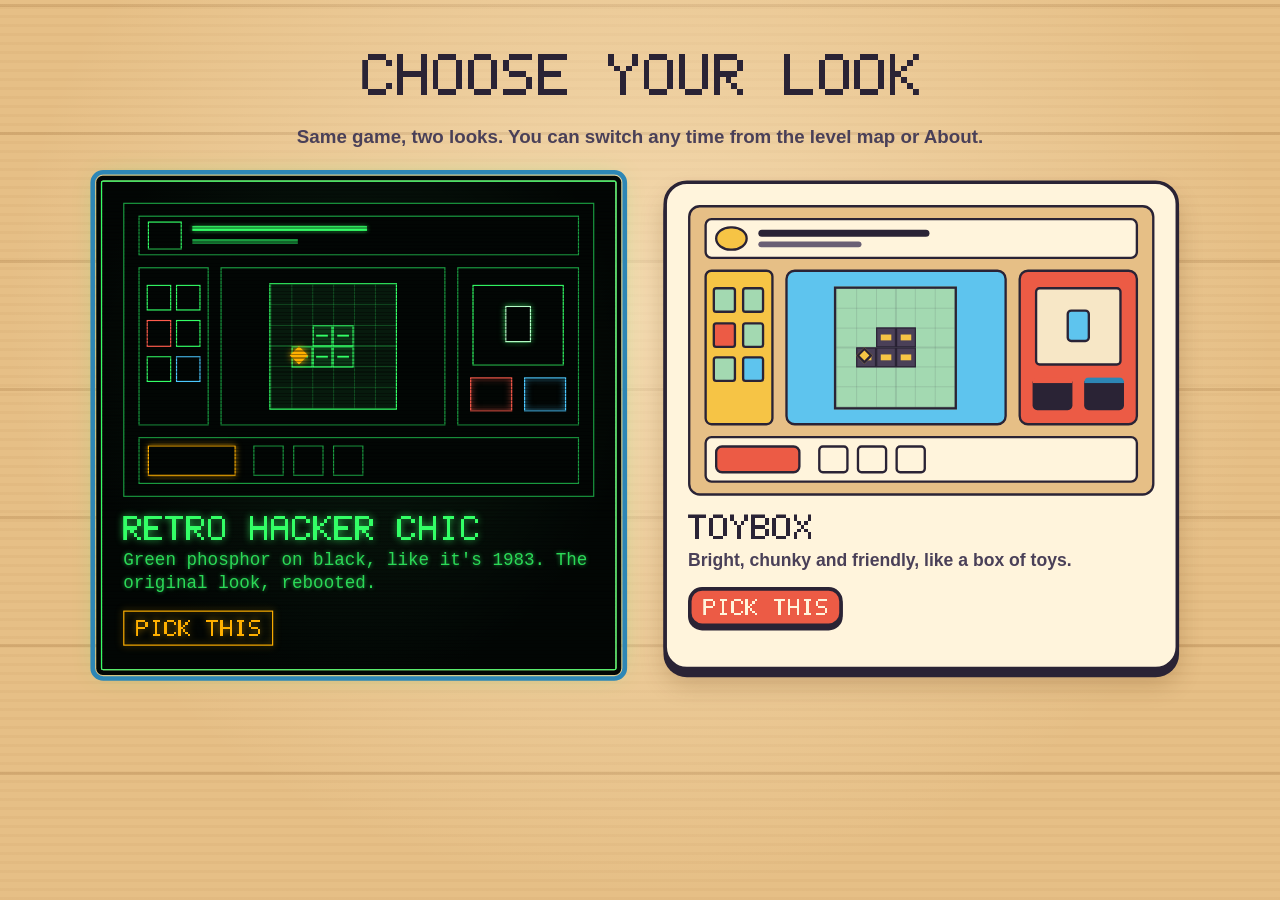
==== commit 23701fed: "Skins: look chooser on first launch, Look switch, retro hacker chic theme for every HTML screen, ski" ====
--- a/index.html
+++ b/index.html
@@ -11,77 +11,84 @@
 // Build version, appended as ?v= to every script, stylesheet and asset URL so
 // a returning browser never mixes cached old files with new ones. Set (here and
 // on every tag below) by `node tools/bump-version.mjs`; see README.md.
-window.TURING_VERSION = "20261109-205051-2ec1bc7";
+window.TURING_VERSION = "20261113-144942-72284c1";
 window.versionedUrl = function (url) {
   if (!url || /^(data|blob):/.test(url) || /[?&]v=/.test(url)) return url;
   return url + (url.indexOf("?") < 0 ? "?" : "&") + "v=" + encodeURIComponent(window.TURING_VERSION);
 };
 </script>
+<!-- skin first: sets <html data-skin> before the first paint and makes
+     versionedUrl skin-aware (js/skin.js, docs/ui/UI_KIT.md "Skins") -->
+<script src="js/skin.js?v=20261113-144942-72284c1"></script>
+<script src="js/skin-variants.js?v=20261113-144942-72284c1"></script>
 <!-- libs -->
-<link rel="stylesheet" href="css/style.css?v=20261109-205051-2ec1bc7">
-<link rel="stylesheet" href="css/toybox.css?v=20261109-205051-2ec1bc7">
-<script src='lib/quintus.js?v=20261109-205051-2ec1bc7'></script>
-<script src='lib/quintus_sprites.js?v=20261109-205051-2ec1bc7'></script>
-<script src='lib/quintus_scenes.js?v=20261109-205051-2ec1bc7'></script>
-<script src='lib/quintus_anim.js?v=20261109-205051-2ec1bc7'></script>
-<script src='lib/quintus_2d.js?v=20261109-205051-2ec1bc7'></script>
-<script src='lib/quintus_touch.js?v=20261109-205051-2ec1bc7'></script>
-<script src='lib/quintus_ui.js?v=20261109-205051-2ec1bc7'></script>
-<script src='lib/quintus_input.js?v=20261109-205051-2ec1bc7'></script>
+<link rel="stylesheet" href="css/style.css?v=20261113-144942-72284c1">
+<link rel="stylesheet" href="css/toybox.css?v=20261113-144942-72284c1">
+<link rel="stylesheet" href="css/retro.css?v=20261113-144942-72284c1">
+<script src='lib/quintus.js?v=20261113-144942-72284c1'></script>
+<script src='lib/quintus_sprites.js?v=20261113-144942-72284c1'></script>
+<script src='lib/quintus_scenes.js?v=20261113-144942-72284c1'></script>
+<script src='lib/quintus_anim.js?v=20261113-144942-72284c1'></script>
+<script src='lib/quintus_2d.js?v=20261113-144942-72284c1'></script>
+<script src='lib/quintus_touch.js?v=20261113-144942-72284c1'></script>
+<script src='lib/quintus_ui.js?v=20261113-144942-72284c1'></script>
+<script src='lib/quintus_input.js?v=20261113-144942-72284c1'></script>
 
-<script type="text/javascript" src="jquery-1.7.1.min.js?v=20261109-205051-2ec1bc7"></script>
+<script type="text/javascript" src="jquery-1.7.1.min.js?v=20261113-144942-72284c1"></script>
 
 
-<script src="program.js?v=20261109-205051-2ec1bc7"></script>
-<script src="oaevil.js?v=20261109-205051-2ec1bc7"></script>
-<script src="js/audio.js?v=20261109-205051-2ec1bc7"></script>
-<script src="js/music.js?v=20261109-205051-2ec1bc7"></script>
-<script src="js/ui/kit.js?v=20261109-205051-2ec1bc7"></script>
-<script src="js/scenes/registry.js?v=20261109-205051-2ec1bc7"></script>
-<script src="queue.js?v=20261109-205051-2ec1bc7"></script>
-<script src="Dequeue.js?v=20261109-205051-2ec1bc7"></script>
-<script src="Storage.js?v=20261109-205051-2ec1bc7"></script>
+<script src="program.js?v=20261113-144942-72284c1"></script>
+<script src="oaevil.js?v=20261113-144942-72284c1"></script>
+<script src="js/audio.js?v=20261113-144942-72284c1"></script>
+<script src="js/music.js?v=20261113-144942-72284c1"></script>
+<script src="js/ui/kit.js?v=20261113-144942-72284c1"></script>
+<script src="js/scenes/registry.js?v=20261113-144942-72284c1"></script>
+<script src="queue.js?v=20261113-144942-72284c1"></script>
+<script src="Dequeue.js?v=20261113-144942-72284c1"></script>
+<script src="Storage.js?v=20261113-144942-72284c1"></script>
 
-<script src="EndLevelRobots.js?v=20261109-205051-2ec1bc7"></script>
-<script src="config.js?v=20261109-205051-2ec1bc7"></script>
-<script src="TuringTable.js?v=20261109-205051-2ec1bc7"></script>
-<script src="RobotTable.js?v=20261109-205051-2ec1bc7"></script>
-<script src="Operators.js?v=20261109-205051-2ec1bc7"></script>
-<script src="selector.js?v=20261109-205051-2ec1bc7"></script>
-<script src="editorselector.js?v=20261109-205051-2ec1bc7"></script>
-<script src="obstacles.js?v=20261109-205051-2ec1bc7"></script>
-<script src="animator.js?v=20261109-205051-2ec1bc7"></script>
-<script src="controls.js?v=20261109-205051-2ec1bc7"></script>
-<script src="parser.js?v=20261109-205051-2ec1bc7"></script>
-<script src="levels.js?v=20261109-205051-2ec1bc7"></script>
-<script src="levelsdata.js?v=20261109-205051-2ec1bc7"></script>
-<script src="levelsdata3.js?v=20261109-205051-2ec1bc7"></script>
-<script src="levelsdata2.js?v=20261109-205051-2ec1bc7"></script>
-<script src="levelsdata4.js?v=20261109-205051-2ec1bc7"></script>
-<script src="utilitySprites.js?v=20261109-205051-2ec1bc7"></script>
+<script src="EndLevelRobots.js?v=20261113-144942-72284c1"></script>
+<script src="js/skins/retro-robots.js?v=20261113-144942-72284c1"></script>
+<script src="config.js?v=20261113-144942-72284c1"></script>
+<script src="TuringTable.js?v=20261113-144942-72284c1"></script>
+<script src="RobotTable.js?v=20261113-144942-72284c1"></script>
+<script src="Operators.js?v=20261113-144942-72284c1"></script>
+<script src="selector.js?v=20261113-144942-72284c1"></script>
+<script src="editorselector.js?v=20261113-144942-72284c1"></script>
+<script src="obstacles.js?v=20261113-144942-72284c1"></script>
+<script src="animator.js?v=20261113-144942-72284c1"></script>
+<script src="controls.js?v=20261113-144942-72284c1"></script>
+<script src="parser.js?v=20261113-144942-72284c1"></script>
+<script src="levels.js?v=20261113-144942-72284c1"></script>
+<script src="levelsdata.js?v=20261113-144942-72284c1"></script>
+<script src="levelsdata3.js?v=20261113-144942-72284c1"></script>
+<script src="levelsdata2.js?v=20261113-144942-72284c1"></script>
+<script src="levelsdata4.js?v=20261113-144942-72284c1"></script>
+<script src="utilitySprites.js?v=20261113-144942-72284c1"></script>
 
 <!-- screens: one file per Quintus scene (js/scenes/), UI kit in js/ui/ -->
-<script src="js/ui/tiles.js?v=20261109-205051-2ec1bc7"></script>
-<script src="js/ui/tile-input.js?v=20261109-205051-2ec1bc7"></script>
-<script src="js/ui/tile-explainers.js?v=20261109-205051-2ec1bc7"></script>
-<script src="js/scenes/level.js?v=20261109-205051-2ec1bc7"></script>
-<script src="js/scenes/help.js?v=20261109-205051-2ec1bc7"></script>
-<script src="js/scenes/level-selector.js?v=20261109-205051-2ec1bc7"></script>
-<script src="js/scenes/end-level.js?v=20261109-205051-2ec1bc7"></script>
-<script src="js/scenes/intro.js?v=20261109-205051-2ec1bc7"></script>
-<script src="js/scenes/about.js?v=20261109-205051-2ec1bc7"></script>
+<script src="js/ui/tiles.js?v=20261113-144942-72284c1"></script>
+<script src="js/ui/tile-input.js?v=20261113-144942-72284c1"></script>
+<script src="js/ui/tile-explainers.js?v=20261113-144942-72284c1"></script>
+<script src="js/scenes/level.js?v=20261113-144942-72284c1"></script>
+<script src="js/scenes/help.js?v=20261113-144942-72284c1"></script>
+<script src="js/scenes/level-selector.js?v=20261113-144942-72284c1"></script>
+<script src="js/scenes/end-level.js?v=20261113-144942-72284c1"></script>
+<script src="js/scenes/intro.js?v=20261113-144942-72284c1"></script>
+<script src="js/scenes/about.js?v=20261113-144942-72284c1"></script>
+<script src="js/scenes/skin-chooser.js?v=20261113-144942-72284c1"></script>
 
 
-<script src="script.js?v=20261109-205051-2ec1bc7"></script>
+<script src="script.js?v=20261113-144942-72284c1"></script>
 
 
 <!-- icons: built by tools/art/favicon.mjs from the player robot master -->
-<link rel="icon" type="image/png" sizes="16x16" href="images/icons/favicon-16.png?v=20261109-205051-2ec1bc7">
-<link rel="icon" type="image/png" sizes="32x32" href="images/icons/favicon-32.png?v=20261109-205051-2ec1bc7">
-<link rel="icon" type="image/png" sizes="48x48" href="images/icons/favicon-48.png?v=20261109-205051-2ec1bc7">
-<link rel="icon" type="image/png" sizes="192x192" href="images/icons/icon-192.png?v=20261109-205051-2ec1bc7">
-<link rel="icon" type="image/png" sizes="512x512" href="images/icons/icon-512.png?v=20261109-205051-2ec1bc7">
-<link rel="apple-touch-icon" sizes="180x180" href="images/icons/apple-touch-icon.png?v=20261109-205051-2ec1bc7">
+<link rel="icon" type="image/png" sizes="16x16" href="images/icons/favicon-16.png?v=20261113-144942-72284c1">
+<link rel="icon" type="image/png" sizes="32x32" href="images/icons/favicon-32.png?v=20261113-144942-72284c1">
+<link rel="icon" type="image/png" sizes="48x48" href="images/icons/favicon-48.png?v=20261113-144942-72284c1">
+<link rel="icon" type="image/png" sizes="192x192" href="images/icons/icon-192.png?v=20261113-144942-72284c1">
+<link rel="icon" type="image/png" sizes="512x512" href="images/icons/icon-512.png?v=20261113-144942-72284c1">
+<link rel="apple-touch-icon" sizes="180x180" href="images/icons/apple-touch-icon.png?v=20261113-144942-72284c1">
 
 
 
--- a/css/toybox.css
+++ b/css/toybox.css
@@ -400,6 +400,44 @@
   justify-content: center;
   font: 800 20px var(--mono);
 }
+/* the dial shows the level's target number (js/scenes/level.js CounterDials):
+   mint ring and glow, mint LCD bezel, a check badge on the corner, one pop */
+.gs-dial { position: relative; border-radius: 10px; }
+.gs-dial .ok {
+  position: absolute;
+  right: -13px;
+  top: -13px;
+  width: 26px;
+  height: 26px;
+  box-sizing: border-box;
+  border: 3px solid var(--ink);
+  border-radius: 50%;
+  background: var(--mint-d);
+  color: var(--cream);
+  display: none;
+  align-items: center;
+  justify-content: center;
+  line-height: 0;
+}
+.gs-dial.matched { z-index: 1; box-shadow: 0 0 0 3px var(--cream), 0 0 0 6px var(--mint-d), 0 0 14px 6px rgba(163, 217, 177, 0.85); }
+.gs-dial.matched .lcd { box-shadow: inset 0 0 0 3px var(--mint-d); }
+.gs-dial.matched .ok { display: flex; }
+.gs-dial.pop { animation: gs-dial-pop 0.36s ease-out; }
+.gs-dial.pop .ok { animation: gs-dial-ok 0.36s ease-out; }
+@keyframes gs-dial-pop {
+  0% { transform: scale(1); }
+  40% { transform: scale(1.14); }
+  70% { transform: scale(0.97); }
+  100% { transform: scale(1); }
+}
+@keyframes gs-dial-ok {
+  0% { transform: scale(0); }
+  60% { transform: scale(1.3); }
+  100% { transform: scale(1); }
+}
+@media (prefers-reduced-motion: reduce) {
+  .gs-dial.pop, .gs-dial.pop .ok { animation: none; }
+}
 
 .gs-deck-row { position: absolute; display: flex; align-items: center; gap: 12px; }
 .gs-deck-row .sep { flex: 1; }
@@ -871,8 +909,9 @@
   padding: 0 12px 0 16px;
 }
 .ls-hdr-portrait .ls-title { grid-area: title; }
-.ls-hdr-portrait .ls-sys { grid-area: sys; justify-self: end; gap: 8px; }
-.ls-hdr-portrait .ls-sys .tb-btn { width: 52px; height: 52px; }
+.ls-hdr-portrait .ls-sys { grid-area: sys; justify-self: end; gap: 6px; }
+/* five buttons (with the Look switch) share the row with the title */
+.ls-hdr-portrait .ls-sys .tb-btn { width: 46px; height: 52px; }
 .ls-hdr-portrait .ls-count { grid-area: count; }
 .ls-hdr-portrait .ls-legend { grid-area: legend; justify-self: end; }
 
@@ -955,7 +994,7 @@
 }
 .ls-lock {
   position: absolute;
-  right: -9px;
+  right: -13px;
   top: -10px;
   width: 22px;
   height: 22px;
@@ -1063,3 +1102,184 @@
 .tx-dots { display: flex; gap: 6px; margin-right: auto; order: -1; }
 .tx-dots i { width: 10px; height: 10px; border: 2px solid var(--ink); border-radius: 50%; background: var(--cream-2); }
 .tx-dots i.on { background: var(--tomato); }
+
+/* =================== look chooser (js/scenes/skin-chooser.js) ===================
+   The page chrome follows the current skin; each card always shows its own
+   look (fixed colours), so both previews read side by side in either skin. */
+.sk-root {
+  position: absolute;
+  inset: 0;
+  box-sizing: border-box;
+  display: flex;
+  flex-direction: column;
+  align-items: center;
+  padding: 34px 32px 30px;
+  gap: 14px;
+}
+.sk-portrait { padding: 22px 16px 26px; gap: 12px; }
+.sk-head { display: flex; align-items: center; gap: 16px; width: 100%; min-height: 58px; }
+.sk-back { height: 58px; padding: 0 16px 0 12px; }
+.sk-title { flex: 1; margin: 0; text-align: center; line-height: 0; color: var(--ink); }
+.sk-spacer { width: 112px; }
+.sk-portrait .sk-spacer { width: 44px; }
+.sk-sub { margin: 0 0 12px; font: 600 16px/1.35 var(--round); color: var(--ink-2); text-align: center; }
+.sk-cards { display: flex; gap: 40px; justify-content: center; }
+.sk-portrait .sk-cards { flex-direction: column; gap: 24px; width: 100%; }
+.sk-card {
+  display: flex;
+  flex-direction: column;
+  align-items: stretch;
+  gap: 16px;
+  width: 440px;
+  box-sizing: border-box;
+  margin: 0;
+  padding: 18px 18px 20px;
+  cursor: pointer;
+  text-align: left;
+  pointer-events: auto;
+  position: relative;
+  top: 0;
+  transition: top 0.08s, box-shadow 0.08s, transform 0.12s;
+  -webkit-appearance: none;
+  appearance: none;
+}
+.sk-portrait .sk-card { width: 100%; padding: 14px 14px 16px; gap: 12px; }
+.sk-card:focus { outline: none; }
+.sk-card:focus-visible { outline: 4px solid #2d86b5; outline-offset: 5px; }
+.sk-text { display: flex; flex-direction: column; gap: 8px; }
+.sk-name { line-height: 0; }
+.sk-blurb { font: 600 15px/1.35 var(--round); }
+.sk-go { line-height: 0; align-self: flex-start; padding: 7px 10px; margin-top: 4px; }
+.sk-portrait .sk-blurb { font-size: 14px; }
+
+/* the toybox card: cream, chunky ink, a tomato button */
+.sk-toybox {
+  background: #fff4dc;
+  border: 3px solid #2a2335;
+  border-radius: 20px;
+  box-shadow: 0 6px 0 #2a2335, 0 12px 20px rgba(90, 50, 10, 0.22);
+  color: #2a2335;
+  font-family: ui-rounded, "SF Pro Rounded", "Arial Rounded MT Bold", "Trebuchet MS", sans-serif;
+  text-shadow: none;
+}
+.sk-toybox:hover { transform: translateY(-2px); }
+.sk-toybox:active { top: 4px; box-shadow: 0 2px 0 #2a2335; }
+.sk-toybox .sk-blurb { color: #4a4058; font-family: ui-rounded, "SF Pro Rounded", "Arial Rounded MT Bold", "Trebuchet MS", sans-serif; }
+.sk-toybox .sk-name svg { filter: none; }
+.sk-toybox .sk-go { background: #ec5b45; color: #fff4dc; border: 3px solid #2a2335; border-radius: 12px; box-shadow: 0 3px 0 #2a2335; }
+/* the retro card: black glass, phosphor green, an amber prompt */
+.sk-retro {
+  background:
+    repeating-linear-gradient(0deg, rgba(0, 0, 0, 0.28) 0 1px, rgba(0, 0, 0, 0) 1px 3px),
+    radial-gradient(ellipse at 50% 40%, #0a1d10, #020604 75%);
+  border: 1px solid #33ff66;
+  border-radius: 2px;
+  box-shadow: 0 0 0 4px #020604, 0 0 22px rgba(51, 255, 102, 0.35);
+  color: #33ff66;
+  font-family: "SF Mono", Menlo, Consolas, "Liberation Mono", "Courier New", monospace;
+  text-shadow: 0 0 4px rgba(51, 255, 102, 0.6);
+}
+.sk-retro:hover { box-shadow: 0 0 0 4px #020604, 0 0 30px rgba(51, 255, 102, 0.55); }
+.sk-retro:active { top: 2px; }
+.sk-retro .sk-name svg { filter: drop-shadow(0 0 3px rgba(51, 255, 102, 0.7)); }
+.sk-retro .sk-blurb { color: #2bd957; font-weight: 500; font-family: "SF Mono", Menlo, Consolas, "Liberation Mono", "Courier New", monospace; }
+.sk-retro .sk-go { color: #ffb000; border: 1px solid #ffb000; filter: drop-shadow(0 0 3px rgba(255, 176, 0, 0.6)); }
+.sk-current .sk-go { opacity: 0.75; }
+
+/* mini game screen, drawn with boxes (percentages of a 16:10 frame) */
+.sk-pv { position: relative; width: 100%; aspect-ratio: 16 / 10; overflow: hidden; flex: none; box-sizing: border-box; }
+.sk-portrait .sk-pv { aspect-ratio: 16 / 8; }
+.sk-pv i, .sk-pv div { position: absolute; display: block; box-sizing: border-box; }
+.sk-pv-hdr { left: 3%; top: 4%; width: 94%; height: 14%; }
+.sk-pv-badge { left: 2%; top: 14%; width: 7.5%; height: 72%; }
+.sk-portrait .sk-pv-badge { width: 6%; }
+.sk-pv-line { left: 12%; top: 26%; width: 40%; height: 18%; }
+.sk-pv-line.short { top: 58%; width: 24%; }
+.sk-pv-tray { left: 3%; top: 22%; width: 15%; height: 54%; }
+.sk-pv-tile { width: 36%; height: 17%; }
+.sk-pv-tile:nth-child(odd) { left: 10%; }
+.sk-pv-tile:nth-child(even) { left: 54%; }
+.sk-pv-tile:nth-child(1), .sk-pv-tile:nth-child(2) { top: 10%; }
+.sk-pv-tile:nth-child(3), .sk-pv-tile:nth-child(4) { top: 33%; }
+.sk-pv-tile:nth-child(5), .sk-pv-tile:nth-child(6) { top: 56%; }
+.sk-pv-mat { left: 20.5%; top: 22%; width: 48%; height: 54%; }
+.sk-pv-board { left: 50%; top: 50%; height: 82%; aspect-ratio: 1; transform: translate(-50%, -50%); }
+.sk-pv-belt { width: 16.66%; height: 16.66%; }
+.sk-pv-marker { left: 18%; top: 52%; width: 10%; height: 10%; transform: rotate(45deg); }
+.sk-pv-cell { left: 71%; top: 22%; width: 26%; height: 54%; }
+.sk-pv-win { left: 12%; top: 10%; width: 76%; height: 52%; }
+.sk-pv-robot { left: 36%; top: 26%; width: 28%; height: 46%; }
+.sk-pv-dials { left: 10%; top: 70%; width: 80%; height: 22%; }
+.sk-pv-dial { top: 0; width: 44%; height: 100%; }
+.sk-pv-dial.red { left: 0; }
+.sk-pv-dial.blue { right: 0; }
+.sk-pv-deck { left: 3%; top: 80%; width: 94%; height: 16%; }
+.sk-pv-run { left: 2%; top: 16%; width: 20%; height: 68%; }
+.sk-pv-key { top: 16%; width: 7%; height: 68%; }
+.sk-pv-key:nth-child(2) { left: 26%; }
+.sk-pv-key:nth-child(3) { left: 35%; }
+.sk-pv-key:nth-child(4) { left: 44%; }
+
+.sk-toybox .sk-pv { background: #e6bf86; border: 2px solid #2a2335; border-radius: 10px; }
+.sk-toybox .sk-pv-hdr, .sk-toybox .sk-pv-deck { background: #fff4dc; border: 2px solid #2a2335; border-radius: 6px; }
+.sk-toybox .sk-pv-badge { background: #f6c445; border: 2px solid #2a2335; border-radius: 50%; }
+.sk-toybox .sk-pv-line { background: #2a2335; border-radius: 3px; }
+.sk-toybox .sk-pv-line.short { background: #6a5f74; }
+.sk-toybox .sk-pv-tray { background: #f6c445; border: 2px solid #2a2335; border-radius: 6px; }
+.sk-toybox .sk-pv-tile { background: #a3d9b1; border: 2px solid #2a2335; border-radius: 3px; }
+.sk-toybox .sk-pv-tile:nth-child(3) { background: #ec5b45; }
+.sk-toybox .sk-pv-tile:nth-child(6) { background: #5ec4ee; }
+.sk-toybox .sk-pv-mat { background: #5ec4ee; border: 2px solid #2a2335; border-radius: 8px; }
+.sk-toybox .sk-pv-board {
+  background: repeating-linear-gradient(90deg, rgba(42, 35, 53, 0.12) 0 1px, transparent 1px 16.66%),
+    repeating-linear-gradient(0deg, rgba(42, 35, 53, 0.12) 0 1px, transparent 1px 16.66%), #a3d9b1;
+  border: 2px solid #2a2335;
+}
+.sk-toybox .sk-pv-belt { background: #4a4058; border: 1px solid #2a2335; }
+.sk-toybox .sk-pv-belt::after { content: ""; position: absolute; inset: 35% 20%; background: #f6c445; }
+.sk-toybox .sk-pv-marker { background: #f6c445; border: 2px solid #2a2335; }
+.sk-toybox .sk-pv-cell { background: #ec5b45; border: 2px solid #2a2335; border-radius: 8px; }
+.sk-toybox .sk-pv-win { background: #f7e7c6; border: 2px solid #2a2335; border-radius: 4px; }
+.sk-toybox .sk-pv-robot { background: #5ec4ee; border: 2px solid #2a2335; border-radius: 4px; }
+.sk-toybox .sk-pv-dial { background: #2a2335; border-radius: 4px; border-top: 5px solid #ec5b45; }
+.sk-toybox .sk-pv-dial.blue { border-top-color: #2d86b5; }
+.sk-toybox .sk-pv-run { background: #ec5b45; border: 2px solid #2a2335; border-radius: 6px; }
+.sk-toybox .sk-pv-key { background: #fff4dc; border: 2px solid #2a2335; border-radius: 4px; }
+
+.sk-retro .sk-pv { background: #020604; border: 1px solid #1a9c40; }
+.sk-retro .sk-pv-hdr, .sk-retro .sk-pv-deck, .sk-retro .sk-pv-tray, .sk-retro .sk-pv-mat, .sk-retro .sk-pv-cell { border: 1px solid #1a9c40; }
+.sk-retro .sk-pv-badge { border: 1px solid #33ff66; }
+.sk-retro .sk-pv-line { background: #33ff66; box-shadow: 0 0 4px rgba(51, 255, 102, 0.8); height: 12%; }
+.sk-retro .sk-pv-line.short { background: #1a9c40; box-shadow: none; }
+.sk-retro .sk-pv-tile { border: 1px solid #33ff66; }
+.sk-retro .sk-pv-tile:nth-child(3) { border-color: #ff5c4d; }
+.sk-retro .sk-pv-tile:nth-child(6) { border-color: #4cc8ff; }
+.sk-retro .sk-pv-board {
+  background: repeating-linear-gradient(90deg, rgba(51, 255, 102, 0.22) 0 1px, transparent 1px 16.66%),
+    repeating-linear-gradient(0deg, rgba(51, 255, 102, 0.22) 0 1px, transparent 1px 16.66%), #071a0d;
+  border: 1px solid #33ff66;
+}
+.sk-retro .sk-pv-belt { border: 1px solid #33ff66; background: rgba(51, 255, 102, 0.12); }
+.sk-retro .sk-pv-belt::after { content: ""; position: absolute; inset: 42% 18%; background: #33ff66; }
+.sk-retro .sk-pv-marker { background: #ffb000; box-shadow: 0 0 6px #ffb000; }
+.sk-retro .sk-pv-win { border: 1px solid #33ff66; }
+.sk-retro .sk-pv-robot { border: 1px solid #b6ffc8; box-shadow: 0 0 5px rgba(51, 255, 102, 0.7); }
+.sk-retro .sk-pv-dial { border: 1px solid #ff5c4d; box-shadow: inset 0 0 6px rgba(255, 92, 77, 0.5); }
+.sk-retro .sk-pv-dial.blue { border-color: #4cc8ff; box-shadow: inset 0 0 6px rgba(76, 200, 255, 0.5); }
+.sk-retro .sk-pv-run { border: 1px solid #ffb000; box-shadow: 0 0 5px rgba(255, 176, 0, 0.6); }
+.sk-retro .sk-pv-key { border: 1px solid #1a9c40; }
+.sk-retro .sk-pv::after {
+  content: "";
+  position: absolute;
+  inset: 0;
+  background: repeating-linear-gradient(0deg, rgba(0, 0, 0, 0.35) 0 1px, rgba(0, 0, 0, 0) 1px 3px);
+  pointer-events: none;
+}
+
+/* the Look switch in About (js/scenes/about.js) */
+.ab-look { margin-top: 14px; }
+.ab-look .tb-btn { width: 100%; height: 48px; }
+@media (prefers-reduced-motion: reduce) {
+  .sk-card { transition: none; }
+  .sk-toybox:hover { transform: none; }
+}
--- a/css/retro.css
+++ b/css/retro.css
@@ -0,0 +1,508 @@
+/* Retro hacker chic skin (epic tg-wtv, js/skin.js): the toybox layout in
+   phosphor green on near-black. Every rule is scoped to
+   :root[data-skin="retro"], so the toybox look is untouched. Tokens first
+   (they recolour most of css/toybox.css), then the shapes that change:
+   thin line borders, square corners, no toy bevels, bracketed terminal
+   buttons, a glow on text and lines, and CSS scanlines over the page.
+   Amber is the one accent: the primary action, the next level, warnings.
+   Canvas colours live in js/skin.js (TOKENS.retro); keep the two in step. */
+
+:root[data-skin="retro"] {
+  /* phosphor steps */
+  --g: #33ff66;
+  --g-hi: #b6ffc8;
+  --g-mid: #2bd957;
+  --g-dim: #1a9c40;
+  --g-faint: #0d4a1f;
+  --amber: #ffb000;
+  --amber-dim: #8a5d00;
+  --bg: #030805;
+  --panel: #06110a;
+  --panel-2: #0a1a0f;
+  --glow: 0 0 4px rgba(51, 255, 102, 0.55);
+  --glow-box: 0 0 14px rgba(51, 255, 102, 0.12);
+  --term: "SF Mono", Menlo, Consolas, "Liberation Mono", "Courier New", monospace;
+
+  /* the toybox tokens, re-pointed */
+  --ink: var(--g);
+  --ink-2: var(--g-mid);
+  --ink-3: var(--g-dim);
+  --cream: var(--panel);
+  --cream-2: var(--panel-2);
+  --tomato: var(--amber);
+  --tomato-d: var(--amber);
+  --sky: var(--panel);
+  --sky-d: var(--g-hi);
+  --sun: var(--panel);
+  --sun-d: var(--g-dim);
+  --mint: #0b2a15;
+  --mint-d: var(--g);
+  --plum: var(--panel);
+  --pink: var(--panel);
+  --desk: var(--bg);
+  --round: var(--term);
+  --mono: var(--term);
+  --lift: 0 0 0 transparent;
+  --soft: 0 0 0 transparent;
+  --card-shadow: 0 0 0 1px rgba(0, 0, 0, 0.6), var(--glow-box);
+  color-scheme: dark;
+}
+
+/* ---- page: black glass, faint bloom, scanlines ---- */
+:root[data-skin="retro"] body,
+:root[data-skin="retro"] body.tg {
+  background: radial-gradient(ellipse at 50% 40%, #0a1a0f 0%, #030805 70%), #030805;
+  background-attachment: fixed;
+  color: var(--g);
+}
+:root[data-skin="retro"] body.tg::after {
+  content: "";
+  position: fixed;
+  inset: 0;
+  z-index: 50;
+  pointer-events: none;
+  background:
+    repeating-linear-gradient(0deg, rgba(0, 0, 0, 0.22) 0 1px, rgba(0, 0, 0, 0) 1px 3px),
+    radial-gradient(ellipse at 50% 50%, rgba(0, 0, 0, 0) 60%, rgba(0, 0, 0, 0.45) 100%);
+  animation: rt-flicker 7s steps(1) infinite;
+}
+@keyframes rt-flicker {
+  0%, 100% { opacity: 1; }
+  41% { opacity: 0.86; }
+  42% { opacity: 1; }
+  77% { opacity: 0.92; }
+  78% { opacity: 1; }
+}
+:root[data-skin="retro"] #tg-stage { text-shadow: var(--glow); }
+:root[data-skin="retro"] .tb-px { filter: drop-shadow(0 0 2px rgba(51, 255, 102, 0.6)); }
+:root[data-skin="retro"] ::selection { background: var(--g); color: var(--bg); }
+
+/* ---- cards and tags ---- */
+:root[data-skin="retro"] .tb-card,
+:root[data-skin="retro"] .tb-card.sun,
+:root[data-skin="retro"] .tb-card.sky,
+:root[data-skin="retro"] .tb-card.tomato,
+:root[data-skin="retro"] .tb-card.mint {
+  background: var(--panel);
+  border: 1px solid var(--g-dim);
+  border-radius: 0;
+  box-shadow: var(--card-shadow);
+}
+/* corner ticks, like a terminal window frame */
+:root[data-skin="retro"] .tb-card::before {
+  content: "";
+  position: absolute;
+  inset: -1px;
+  pointer-events: none;
+  background:
+    linear-gradient(var(--g), var(--g)) 0 0 / 10px 2px no-repeat,
+    linear-gradient(var(--g), var(--g)) 0 0 / 2px 10px no-repeat,
+    linear-gradient(var(--g), var(--g)) 100% 0 / 10px 2px no-repeat,
+    linear-gradient(var(--g), var(--g)) 100% 0 / 2px 10px no-repeat,
+    linear-gradient(var(--g), var(--g)) 0 100% / 10px 2px no-repeat,
+    linear-gradient(var(--g), var(--g)) 0 100% / 2px 10px no-repeat,
+    linear-gradient(var(--g), var(--g)) 100% 100% / 10px 2px no-repeat,
+    linear-gradient(var(--g), var(--g)) 100% 100% / 2px 10px no-repeat;
+}
+:root[data-skin="retro"] .tb-tag,
+:root[data-skin="retro"] .tb-tag.sky,
+:root[data-skin="retro"] .tb-tag.tomato,
+:root[data-skin="retro"] .tb-tag.mint,
+:root[data-skin="retro"] .tb-tag.cream,
+:root[data-skin="retro"] .tb-tag.plum,
+:root[data-skin="retro"] .tb-tag.sun {
+  background: var(--bg);
+  border: 1px solid var(--g);
+  border-radius: 0;
+  box-shadow: 0 0 6px rgba(51, 255, 102, 0.35);
+  color: var(--g);
+  padding: 6px 10px 5px;
+}
+
+/* ---- buttons: [ LABEL ] ---- */
+:root[data-skin="retro"] .tb-btn {
+  border: 1px solid var(--g-faint);
+  border-radius: 0;
+  background: var(--panel);
+  box-shadow: none;
+  color: var(--g);
+  font-family: var(--term);
+  transition: background 0.08s, color 0.08s;
+}
+:root[data-skin="retro"] .tb-btn:not(.gs-q)::before,
+:root[data-skin="retro"] .tb-btn:not(.gs-q)::after {
+  content: "";
+  position: absolute;
+  top: 4px;
+  bottom: 4px;
+  width: 5px;
+  border: 2px solid currentColor;
+  pointer-events: none;
+}
+:root[data-skin="retro"] .tb-btn:not(.gs-q)::before { left: 3px; border-right: 0; }
+:root[data-skin="retro"] .tb-btn:not(.gs-q)::after { right: 3px; border-left: 0; }
+:root[data-skin="retro"] .tb-btn:hover { filter: none; background: rgba(51, 255, 102, 0.12); }
+:root[data-skin="retro"] .tb-btn:active,
+:root[data-skin="retro"] .tb-btn.tb-pressed { top: 0; box-shadow: none; background: var(--g); color: var(--bg); text-shadow: none; }
+:root[data-skin="retro"] .tb-btn:active .tb-px { filter: none; }
+:root[data-skin="retro"] .tb-btn:focus-visible { outline: 2px solid var(--amber); outline-offset: 3px; }
+:root[data-skin="retro"] .tb-btn[disabled],
+:root[data-skin="retro"] .tb-btn.off { opacity: 0.35; }
+:root[data-skin="retro"] .tb-btn[disabled]:active { top: 0; box-shadow: none; background: var(--panel); color: var(--g); }
+:root[data-skin="retro"] .tb-btn.sky,
+:root[data-skin="retro"] .tb-btn.sun { background: var(--panel); color: var(--g-hi); }
+:root[data-skin="retro"] .tb-btn.mint { background: rgba(51, 255, 102, 0.14); border-color: var(--g-dim); color: var(--g); }
+/* the primary action: amber */
+:root[data-skin="retro"] .tb-btn.tomato {
+  background: #120c00;
+  border-color: var(--amber-dim);
+  color: var(--amber);
+  text-shadow: 0 0 4px rgba(255, 176, 0, 0.55);
+}
+:root[data-skin="retro"] .tb-btn.tomato .tb-px,
+:root[data-skin="retro"] .tb-btn.tomato .tb-icon { filter: drop-shadow(0 0 2px rgba(255, 176, 0, 0.7)); }
+:root[data-skin="retro"] .tb-btn.tomato:hover { background: rgba(255, 176, 0, 0.14); }
+:root[data-skin="retro"] .tb-btn.tomato:active { background: var(--amber); color: var(--bg); }
+:root[data-skin="retro"] .tb-btn.big { box-shadow: 0 0 12px rgba(255, 176, 0, 0.18); border-radius: 0; }
+:root[data-skin="retro"] .tb-btn.tall,
+:root[data-skin="retro"] .tb-btn.round,
+:root[data-skin="retro"] .tb-btn.sm { border-radius: 0; }
+:root[data-skin="retro"] .tb-pill {
+  border: 1px solid var(--g-dim);
+  border-radius: 0;
+  background: var(--bg);
+  box-shadow: inset 0 0 8px rgba(51, 255, 102, 0.18);
+  color: var(--g);
+}
+
+/* ---- popups, callouts, loading ---- */
+:root[data-skin="retro"] .tb-backdrop { background: rgba(1, 4, 2, 0.78); }
+:root[data-skin="retro"] .tb-popup {
+  background: #040b06;
+  border: 1px solid var(--g);
+  border-radius: 0;
+  box-shadow: 0 0 0 4px var(--bg), 0 0 0 5px var(--g-faint), 0 0 34px rgba(51, 255, 102, 0.18);
+  color: var(--g);
+}
+:root[data-skin="retro"] .tb-popup .tb-close { top: -18px; right: -14px; }
+:root[data-skin="retro"] .tb-callout {
+  background: #040b06;
+  border: 1px solid var(--g);
+  border-radius: 0;
+  box-shadow: 0 0 16px rgba(51, 255, 102, 0.2);
+  color: var(--g);
+}
+:root[data-skin="retro"] .tb-callout b { color: var(--amber); }
+:root[data-skin="retro"] .tb-ring {
+  border: 1px dashed var(--g-hi);
+  border-radius: 0;
+  box-shadow: 0 0 0 1px rgba(1, 4, 2, 0.8), 0 0 12px rgba(51, 255, 102, 0.3);
+}
+:root[data-skin="retro"] .tb-bar {
+  border: 1px solid var(--g);
+  border-radius: 0;
+  background: var(--bg);
+}
+:root[data-skin="retro"] .tb-bar > i,
+:root[data-skin="retro"] .el-bar > i {
+  background: repeating-linear-gradient(90deg, var(--g) 0 8px, rgba(51, 255, 102, 0.55) 8px 10px);
+  box-shadow: 0 0 8px rgba(51, 255, 102, 0.6);
+}
+
+/* =================== main game screen =================== */
+:root[data-skin="retro"] .gs-badge {
+  border: 1px solid var(--g);
+  border-radius: 0;
+  background: var(--bg);
+  box-shadow: inset 0 0 10px rgba(51, 255, 102, 0.2);
+}
+:root[data-skin="retro"] .gs-msg { color: var(--g-mid); }
+:root[data-skin="retro"] .gs-cap { color: var(--g-dim); }
+:root[data-skin="retro"] .tb-btn.gs-q { border-width: 1px; border-color: var(--g); border-radius: 0; box-shadow: none; background: var(--bg); }
+:root[data-skin="retro"] .tb-btn.gs-q:active { transform: none; }
+:root[data-skin="retro"] .gs-bin { border: 1px dashed var(--g-dim); background: var(--bg); box-shadow: none; }
+:root[data-skin="retro"] .gs-bin small,
+:root[data-skin="retro"] .gs-undo small { color: var(--g-dim); }
+:root[data-skin="retro"] .gs-bin.hot { background: rgba(255, 176, 0, 0.16); border-color: var(--amber); color: var(--amber); }
+:root[data-skin="retro"] .gs-bin.hot small { color: var(--amber); }
+:root[data-skin="retro"] .gs-board-frame {
+  border: 1px solid var(--g);
+  border-radius: 0;
+  background: #071a0d;
+  box-shadow: 0 0 0 4px var(--bg), 0 0 0 5px var(--g-faint), 0 0 18px rgba(51, 255, 102, 0.15);
+}
+:root[data-skin="retro"] .gs-flag {
+  background: #120c00;
+  border: 1px solid var(--amber);
+  border-right: 0;
+  border-radius: 0;
+  color: var(--amber);
+}
+:root[data-skin="retro"] .gs-lock {
+  border: 1px solid var(--amber);
+  border-radius: 0;
+  background: var(--bg);
+  box-shadow: 0 0 8px rgba(255, 176, 0, 0.3);
+  color: var(--amber);
+  text-shadow: 0 0 4px rgba(255, 176, 0, 0.5);
+}
+:root[data-skin="retro"] .gs-win {
+  border: 1px solid var(--g);
+  border-radius: 0;
+  background: var(--bg);
+  box-shadow: 0 0 14px rgba(51, 255, 102, 0.15);
+}
+/* counter dials: tinted phosphors (chip and digits coloured in js/skin.js) */
+:root[data-skin="retro"] .gs-dial { border-radius: 0; }
+:root[data-skin="retro"] .gs-dial .chip {
+  border: 1px solid currentColor;
+  border-bottom: 0;
+  border-radius: 0;
+  font: 700 12px var(--term);
+  text-shadow: 0 0 4px currentColor;
+}
+:root[data-skin="retro"] .gs-dial .lcd {
+  border: 1px solid var(--g-dim);
+  border-radius: 0;
+  background: #010402;
+  box-shadow: inset 0 0 10px rgba(51, 255, 102, 0.12);
+  font: 700 22px var(--term);
+  text-shadow: 0 0 6px currentColor;
+}
+:root[data-skin="retro"] .gs-dial .ok {
+  border: 1px solid var(--bg);
+  border-radius: 0;
+  background: var(--g);
+  color: var(--bg);
+  text-shadow: none;
+}
+:root[data-skin="retro"] .gs-dial .ok .tb-icon { filter: none; }
+:root[data-skin="retro"] .gs-dial.matched {
+  box-shadow: 0 0 0 3px var(--bg), 0 0 0 4px var(--g-hi), 0 0 16px 5px rgba(51, 255, 102, 0.55);
+}
+:root[data-skin="retro"] .gs-dial.matched .lcd { border-color: var(--g); box-shadow: inset 0 0 14px rgba(51, 255, 102, 0.35); }
+
+:root[data-skin="retro"] .gs-steps .num { font: 700 34px/1 var(--term); color: var(--g-hi); }
+:root[data-skin="retro"] .gs-steps .lbl { color: var(--g-dim); }
+:root[data-skin="retro"] .gs-steps .out { color: var(--amber); }
+:root[data-skin="retro"] .gs-goal {
+  border: 1px solid var(--g);
+  border-radius: 0;
+  background: #0b2a15;
+  box-shadow: 0 0 8px rgba(51, 255, 102, 0.25);
+}
+:root[data-skin="retro"] .gs-goal.off { background: var(--bg); border: 1px dashed var(--g-dim); box-shadow: none; }
+:root[data-skin="retro"] .gs-goal.off img { opacity: 0.4; }
+:root[data-skin="retro"] .gs-hint { color: var(--g-dim); }
+
+/* =================== end-level screen =================== */
+:root[data-skin="retro"] .el-screen { background: var(--bg); color: var(--g); }
+:root[data-skin="retro"] .el-frame {
+  border: 1px solid var(--g);
+  border-radius: 0;
+  background: #000;
+  box-shadow: 0 0 0 4px var(--bg), 0 0 0 5px var(--g-faint), 0 0 20px rgba(51, 255, 102, 0.18);
+}
+:root[data-skin="retro"] .el-card {
+  background: rgba(4, 11, 6, 0.94);
+  border: 1px solid var(--g);
+  border-radius: 0;
+  box-shadow: 0 0 0 4px var(--bg), 0 0 0 5px var(--g-faint), 0 0 30px rgba(51, 255, 102, 0.2);
+}
+:root[data-skin="retro"] .el-head { color: var(--g-hi); }
+:root[data-skin="retro"] .el-sub { color: var(--g-mid); }
+:root[data-skin="retro"] .el-steps .best { color: var(--g-dim); }
+:root[data-skin="retro"] .el-gain {
+  border: 1px solid var(--amber);
+  border-radius: 0;
+  background: #120c00;
+  box-shadow: none;
+  color: var(--amber);
+  text-shadow: 0 0 4px rgba(255, 176, 0, 0.5);
+}
+:root[data-skin="retro"] .el-bar { border-radius: 0; }
+:root[data-skin="retro"] .el-newtag {
+  border: 1px solid var(--amber);
+  border-radius: 0;
+  background: var(--bg);
+  box-shadow: 0 0 8px rgba(255, 176, 0, 0.45);
+  color: var(--amber);
+}
+:root[data-skin="retro"] .el-spark i { background: var(--g); box-shadow: 0 0 6px var(--g); }
+:root[data-skin="retro"] .el-spark i:nth-child(3n+1) { background: var(--g-hi); }
+:root[data-skin="retro"] .el-spark i:nth-child(3n+2) { background: var(--amber); box-shadow: 0 0 6px var(--amber); }
+:root[data-skin="retro"] .el-confetti i { border: 1px solid var(--bg); border-radius: 0; box-shadow: 0 0 4px rgba(51, 255, 102, 0.5); }
+:root[data-skin="retro"] .el-whoa-title { color: var(--amber); }
+
+/* =================== intro =================== */
+:root[data-skin="retro"] .in-logo { color: var(--g); filter: drop-shadow(0 0 6px rgba(51, 255, 102, 0.6)); }
+:root[data-skin="retro"] .in-book { border-radius: 0; }
+:root[data-skin="retro"] .in-pic {
+  border: 1px solid var(--g);
+  border-radius: 0;
+  background: #000;
+  box-shadow: 0 0 0 4px var(--bg), 0 0 0 5px var(--g-faint), 0 0 22px rgba(51, 255, 102, 0.2);
+}
+:root[data-skin="retro"] .in-retro .in-pic::after {
+  content: "";
+  position: absolute;
+  inset: 0;
+  pointer-events: none;
+  background: repeating-linear-gradient(0deg, rgba(0, 0, 0, 0.25) 0 1px, rgba(0, 0, 0, 0) 1px 3px);
+}
+:root[data-skin="retro"] .in-text { color: var(--g); }
+:root[data-skin="retro"] .in-dots i {
+  border: 1px solid var(--g);
+  border-radius: 0;
+  background: var(--bg);
+}
+:root[data-skin="retro"] .in-dots i.on { background: var(--g); box-shadow: 0 0 6px var(--g); transform: none; }
+
+/* =================== about =================== */
+:root[data-skin="retro"] .ab-title { color: var(--g); }
+:root[data-skin="retro"] .ab-side,
+:root[data-skin="retro"] .ab-text { border-radius: 0; }
+:root[data-skin="retro"] .ab-photo {
+  border: 1px solid var(--g);
+  border-radius: 0;
+  background: #000;
+  box-shadow: 0 0 0 4px var(--bg), 0 0 0 5px var(--g-faint);
+}
+/* a green-screen photo: the toybox art, seen through the terminal */
+:root[data-skin="retro"] .ab-photo img { filter: grayscale(1) sepia(1) hue-rotate(75deg) saturate(2.4) brightness(0.85) contrast(1.1); }
+:root[data-skin="retro"] .ab-caption { color: var(--g-dim); }
+:root[data-skin="retro"] .ab-link small { color: var(--g-mid); }
+:root[data-skin="retro"] .ab-text { color: var(--g-mid); }
+:root[data-skin="retro"] .ab-text a { color: var(--g-hi); }
+:root[data-skin="retro"] .ab-text a:focus-visible { outline: 2px solid var(--amber); border-radius: 0; }
+:root[data-skin="retro"] .ab-text h2 { color: var(--g-hi); }
+:root[data-skin="retro"] .ab-text li b { color: var(--g-hi); }
+:root[data-skin="retro"] .ab-text li::before,
+:root[data-skin="retro"] .ab-text li:nth-child(2n)::before,
+:root[data-skin="retro"] .ab-text li:nth-child(3n)::before {
+  content: ">";
+  top: 0;
+  left: 2px;
+  width: auto;
+  height: auto;
+  border: 0;
+  border-radius: 0;
+  background: none;
+  color: var(--amber);
+  font-weight: 700;
+}
+
+/* =================== level selector =================== */
+:root[data-skin="retro"] .ls-title { color: var(--g); }
+:root[data-skin="retro"] .ls-count {
+  border: 1px solid var(--g-dim);
+  border-radius: 0;
+  background: var(--bg);
+  box-shadow: none;
+}
+:root[data-skin="retro"] .ls-count-n b { color: var(--g-hi); }
+:root[data-skin="retro"] .ls-key {
+  border: 1px solid var(--g);
+  border-radius: 0;
+  background: var(--bg);
+  box-shadow: none;
+}
+:root[data-skin="retro"] .ls-hdr-portrait .ls-legend { font-size: 10px; gap: 4px; letter-spacing: -0.02em; }
+:root[data-skin="retro"] .ls-hdr-portrait .ls-legend > span:not(.ls-key) { margin-right: 2px; }
+:root[data-skin="retro"] .ls-key.solved { background: #0b2a15; }
+:root[data-skin="retro"] .ls-key.locked { border: 1px dashed var(--g-dim); background: transparent; }
+:root[data-skin="retro"] .tb-card.ls-card,
+:root[data-skin="retro"] .tb-card.ls-sun,
+:root[data-skin="retro"] .tb-card.ls-sky,
+:root[data-skin="retro"] .tb-card.ls-mint,
+:root[data-skin="retro"] .tb-card.ls-tomato,
+:root[data-skin="retro"] .tb-card.ls-plum { background: var(--panel); border-radius: 0; }
+:root[data-skin="retro"] .tb-card.ls-card-locked { background: var(--bg); border: 1px dashed var(--g-faint); box-shadow: none; }
+:root[data-skin="retro"] .tb-card.ls-card-locked::before { opacity: 0.35; }
+:root[data-skin="retro"] .ls-chip {
+  border: 1px solid var(--g-dim);
+  border-radius: 0;
+  background: var(--bg);
+  color: var(--g);
+}
+:root[data-skin="retro"] .ls-chip.ok { background: #0b2a15; border-color: var(--g); }
+:root[data-skin="retro"] .ls-chip.need { background: var(--bg); border-style: dashed; color: var(--g-dim); }
+:root[data-skin="retro"] .tb-btn.ls-node {
+  border: 1px solid var(--g-dim);
+  border-radius: 0;
+  background: var(--panel);
+  box-shadow: none;
+  color: var(--g);
+}
+:root[data-skin="retro"] .tb-btn.ls-node::before,
+:root[data-skin="retro"] .tb-btn.ls-node::after { top: 3px; bottom: 3px; width: 4px; border-width: 1px; }
+:root[data-skin="retro"] .tb-btn.ls-node:active { transform: none; box-shadow: none; }
+:root[data-skin="retro"] .tb-btn.ls-node.solved { background: #0b2a15; border-color: var(--g); color: var(--g-hi); }
+:root[data-skin="retro"] .tb-btn.ls-node.locked {
+  background: transparent;
+  border: 1px dashed var(--g-faint);
+  color: var(--g-dim);
+  text-shadow: none;
+}
+:root[data-skin="retro"] .tb-btn.ls-node.locked::before,
+:root[data-skin="retro"] .tb-btn.ls-node.locked::after { content: none; }
+:root[data-skin="retro"] .tb-btn.ls-node.next {
+  background: #120c00;
+  border-color: var(--amber);
+  color: var(--amber);
+  box-shadow: 0 0 10px rgba(255, 176, 0, 0.45);
+  text-shadow: 0 0 4px rgba(255, 176, 0, 0.6);
+  animation: rt-pulse 1.6s ease-in-out infinite;
+}
+@keyframes rt-pulse {
+  0%, 100% { box-shadow: 0 0 6px rgba(255, 176, 0, 0.3); }
+  50% { box-shadow: 0 0 16px rgba(255, 176, 0, 0.7); }
+}
+:root[data-skin="retro"] .ls-next {
+  border: 1px solid var(--amber);
+  border-radius: 0;
+  background: var(--amber);
+  color: var(--bg);
+  box-shadow: none;
+  text-shadow: none;
+}
+:root[data-skin="retro"] .ls-next .tb-px { filter: none; }
+:root[data-skin="retro"] .ls-lock { border: 1px dashed var(--g-dim); border-radius: 0; background: var(--bg); color: var(--g-dim); }
+:root[data-skin="retro"] .ls-parts.tab { border: 1px solid var(--g-dim); border-radius: 0; background: var(--bg); }
+:root[data-skin="retro"] .ls-parts img.no { opacity: 0.25; }
+:root[data-skin="retro"] .ls-go { border: 1px solid var(--amber); border-radius: 0; background: var(--bg); color: var(--amber); }
+/* paths: a black casing, solid phosphor when solved, dashed when open */
+:root[data-skin="retro"] .ls-path.casing { stroke: var(--bg); stroke-linecap: square; }
+:root[data-skin="retro"] .ls-path.open { stroke: var(--g-hi); stroke-dasharray: 6 4; stroke-linecap: butt; }
+:root[data-skin="retro"] .ls-path.solved { stroke: var(--g); }
+:root[data-skin="retro"] .ls-path.locked { stroke: var(--g-dim); opacity: 0.55; }
+:root[data-skin="retro"] .ls-paths { filter: drop-shadow(0 0 2px rgba(51, 255, 102, 0.5)); }
+
+/* =================== tile explainers =================== */
+:root[data-skin="retro"] .tx-stage {
+  border: 1px solid var(--g-dim);
+  border-radius: 0;
+  background: var(--bg);
+  box-shadow: inset 0 0 18px rgba(51, 255, 102, 0.1);
+}
+:root[data-skin="retro"] .tx-point {
+  border: 1px solid var(--amber-dim);
+  border-radius: 0;
+  background: rgba(255, 176, 0, 0.07);
+  color: var(--amber);
+  text-shadow: 0 0 4px rgba(255, 176, 0, 0.45);
+}
+:root[data-skin="retro"] .tx-text { color: var(--g-mid); }
+:root[data-skin="retro"] .tx-dots i { border: 1px solid var(--g); border-radius: 0; background: var(--bg); }
+:root[data-skin="retro"] .tx-dots i.on { background: var(--g); }
+
+/* =================== look chooser chrome (cards keep their own look) =================== */
+:root[data-skin="retro"] .sk-title { color: var(--g); }
+:root[data-skin="retro"] .sk-sub { color: var(--g-mid); }
+:root[data-skin="retro"] .sk-card:focus-visible { outline: 2px solid var(--amber); }
+
+/* ---- motion: no flicker or pulsing for people who ask for less ---- */
+@media (prefers-reduced-motion: reduce) {
+  :root[data-skin="retro"] body.tg::after { animation: none; }
+  :root[data-skin="retro"] .tb-btn.ls-node.next { animation: none; }
+}
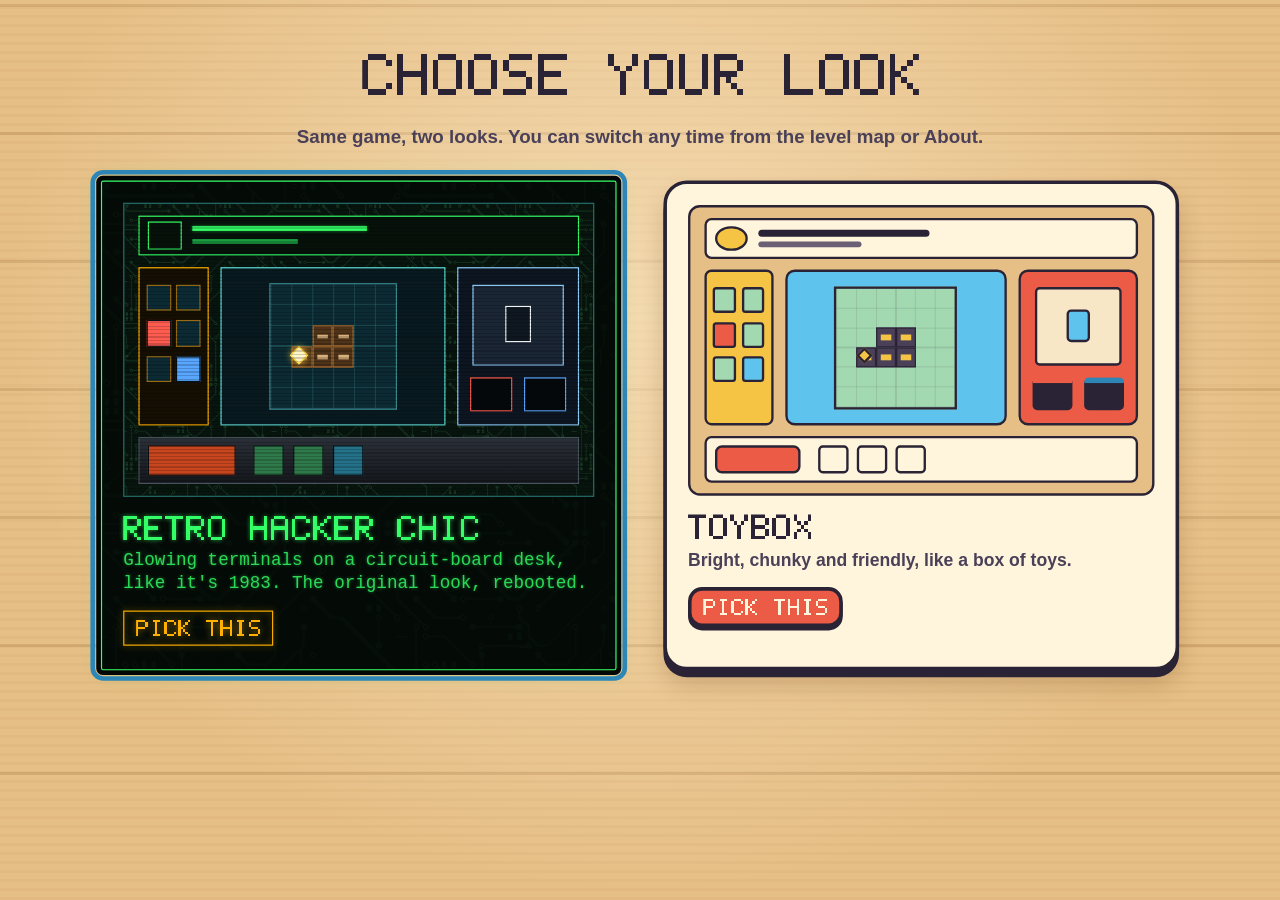
==== commit 3fa6e3e2: "Retro readability: circuit-board backdrop, a colour per window, copper-trace board with colour-coded" ====
--- a/index.html
+++ b/index.html
@@ -11,7 +11,7 @@
 // Build version, appended as ?v= to every script, stylesheet and asset URL so
 // a returning browser never mixes cached old files with new ones. Set (here and
 // on every tag below) by `node tools/bump-version.mjs`; see README.md.
-window.TURING_VERSION = "20261113-144942-72284c1";
+window.TURING_VERSION = "20261113-170328-451b5ff";
 window.versionedUrl = function (url) {
   if (!url || /^(data|blob):/.test(url) || /[?&]v=/.test(url)) return url;
   return url + (url.indexOf("?") < 0 ? "?" : "&") + "v=" + encodeURIComponent(window.TURING_VERSION);
@@ -19,76 +19,76 @@
 </script>
 <!-- skin first: sets <html data-skin> before the first paint and makes
      versionedUrl skin-aware (js/skin.js, docs/ui/UI_KIT.md "Skins") -->
-<script src="js/skin.js?v=20261113-144942-72284c1"></script>
-<script src="js/skin-variants.js?v=20261113-144942-72284c1"></script>
+<script src="js/skin.js?v=20261113-170328-451b5ff"></script>
+<script src="js/skin-variants.js?v=20261113-170328-451b5ff"></script>
 <!-- libs -->
-<link rel="stylesheet" href="css/style.css?v=20261113-144942-72284c1">
-<link rel="stylesheet" href="css/toybox.css?v=20261113-144942-72284c1">
-<link rel="stylesheet" href="css/retro.css?v=20261113-144942-72284c1">
-<script src='lib/quintus.js?v=20261113-144942-72284c1'></script>
-<script src='lib/quintus_sprites.js?v=20261113-144942-72284c1'></script>
-<script src='lib/quintus_scenes.js?v=20261113-144942-72284c1'></script>
-<script src='lib/quintus_anim.js?v=20261113-144942-72284c1'></script>
-<script src='lib/quintus_2d.js?v=20261113-144942-72284c1'></script>
-<script src='lib/quintus_touch.js?v=20261113-144942-72284c1'></script>
-<script src='lib/quintus_ui.js?v=20261113-144942-72284c1'></script>
-<script src='lib/quintus_input.js?v=20261113-144942-72284c1'></script>
+<link rel="stylesheet" href="css/style.css?v=20261113-170328-451b5ff">
+<link rel="stylesheet" href="css/toybox.css?v=20261113-170328-451b5ff">
+<link rel="stylesheet" href="css/retro.css?v=20261113-170328-451b5ff">
+<script src='lib/quintus.js?v=20261113-170328-451b5ff'></script>
+<script src='lib/quintus_sprites.js?v=20261113-170328-451b5ff'></script>
+<script src='lib/quintus_scenes.js?v=20261113-170328-451b5ff'></script>
+<script src='lib/quintus_anim.js?v=20261113-170328-451b5ff'></script>
+<script src='lib/quintus_2d.js?v=20261113-170328-451b5ff'></script>
+<script src='lib/quintus_touch.js?v=20261113-170328-451b5ff'></script>
+<script src='lib/quintus_ui.js?v=20261113-170328-451b5ff'></script>
+<script src='lib/quintus_input.js?v=20261113-170328-451b5ff'></script>
 
-<script type="text/javascript" src="jquery-1.7.1.min.js?v=20261113-144942-72284c1"></script>
+<script type="text/javascript" src="jquery-1.7.1.min.js?v=20261113-170328-451b5ff"></script>
 
 
-<script src="program.js?v=20261113-144942-72284c1"></script>
-<script src="oaevil.js?v=20261113-144942-72284c1"></script>
-<script src="js/audio.js?v=20261113-144942-72284c1"></script>
-<script src="js/music.js?v=20261113-144942-72284c1"></script>
-<script src="js/ui/kit.js?v=20261113-144942-72284c1"></script>
-<script src="js/scenes/registry.js?v=20261113-144942-72284c1"></script>
-<script src="queue.js?v=20261113-144942-72284c1"></script>
-<script src="Dequeue.js?v=20261113-144942-72284c1"></script>
-<script src="Storage.js?v=20261113-144942-72284c1"></script>
+<script src="program.js?v=20261113-170328-451b5ff"></script>
+<script src="oaevil.js?v=20261113-170328-451b5ff"></script>
+<script src="js/audio.js?v=20261113-170328-451b5ff"></script>
+<script src="js/music.js?v=20261113-170328-451b5ff"></script>
+<script src="js/ui/kit.js?v=20261113-170328-451b5ff"></script>
+<script src="js/scenes/registry.js?v=20261113-170328-451b5ff"></script>
+<script src="queue.js?v=20261113-170328-451b5ff"></script>
+<script src="Dequeue.js?v=20261113-170328-451b5ff"></script>
+<script src="Storage.js?v=20261113-170328-451b5ff"></script>
 
-<script src="EndLevelRobots.js?v=20261113-144942-72284c1"></script>
-<script src="js/skins/retro-robots.js?v=20261113-144942-72284c1"></script>
-<script src="config.js?v=20261113-144942-72284c1"></script>
-<script src="TuringTable.js?v=20261113-144942-72284c1"></script>
-<script src="RobotTable.js?v=20261113-144942-72284c1"></script>
-<script src="Operators.js?v=20261113-144942-72284c1"></script>
-<script src="selector.js?v=20261113-144942-72284c1"></script>
-<script src="editorselector.js?v=20261113-144942-72284c1"></script>
-<script src="obstacles.js?v=20261113-144942-72284c1"></script>
-<script src="animator.js?v=20261113-144942-72284c1"></script>
-<script src="controls.js?v=20261113-144942-72284c1"></script>
-<script src="parser.js?v=20261113-144942-72284c1"></script>
-<script src="levels.js?v=20261113-144942-72284c1"></script>
-<script src="levelsdata.js?v=20261113-144942-72284c1"></script>
-<script src="levelsdata3.js?v=20261113-144942-72284c1"></script>
-<script src="levelsdata2.js?v=20261113-144942-72284c1"></script>
-<script src="levelsdata4.js?v=20261113-144942-72284c1"></script>
-<script src="utilitySprites.js?v=20261113-144942-72284c1"></script>
+<script src="EndLevelRobots.js?v=20261113-170328-451b5ff"></script>
+<script src="js/skins/retro-robots.js?v=20261113-170328-451b5ff"></script>
+<script src="config.js?v=20261113-170328-451b5ff"></script>
+<script src="TuringTable.js?v=20261113-170328-451b5ff"></script>
+<script src="RobotTable.js?v=20261113-170328-451b5ff"></script>
+<script src="Operators.js?v=20261113-170328-451b5ff"></script>
+<script src="selector.js?v=20261113-170328-451b5ff"></script>
+<script src="editorselector.js?v=20261113-170328-451b5ff"></script>
+<script src="obstacles.js?v=20261113-170328-451b5ff"></script>
+<script src="animator.js?v=20261113-170328-451b5ff"></script>
+<script src="controls.js?v=20261113-170328-451b5ff"></script>
+<script src="parser.js?v=20261113-170328-451b5ff"></script>
+<script src="levels.js?v=20261113-170328-451b5ff"></script>
+<script src="levelsdata.js?v=20261113-170328-451b5ff"></script>
+<script src="levelsdata3.js?v=20261113-170328-451b5ff"></script>
+<script src="levelsdata2.js?v=20261113-170328-451b5ff"></script>
+<script src="levelsdata4.js?v=20261113-170328-451b5ff"></script>
+<script src="utilitySprites.js?v=20261113-170328-451b5ff"></script>
 
 <!-- screens: one file per Quintus scene (js/scenes/), UI kit in js/ui/ -->
-<script src="js/ui/tiles.js?v=20261113-144942-72284c1"></script>
-<script src="js/ui/tile-input.js?v=20261113-144942-72284c1"></script>
-<script src="js/ui/tile-explainers.js?v=20261113-144942-72284c1"></script>
-<script src="js/scenes/level.js?v=20261113-144942-72284c1"></script>
-<script src="js/scenes/help.js?v=20261113-144942-72284c1"></script>
-<script src="js/scenes/level-selector.js?v=20261113-144942-72284c1"></script>
-<script src="js/scenes/end-level.js?v=20261113-144942-72284c1"></script>
-<script src="js/scenes/intro.js?v=20261113-144942-72284c1"></script>
-<script src="js/scenes/about.js?v=20261113-144942-72284c1"></script>
-<script src="js/scenes/skin-chooser.js?v=20261113-144942-72284c1"></script>
+<script src="js/ui/tiles.js?v=20261113-170328-451b5ff"></script>
+<script src="js/ui/tile-input.js?v=20261113-170328-451b5ff"></script>
+<script src="js/ui/tile-explainers.js?v=20261113-170328-451b5ff"></script>
+<script src="js/scenes/level.js?v=20261113-170328-451b5ff"></script>
+<script src="js/scenes/help.js?v=20261113-170328-451b5ff"></script>
+<script src="js/scenes/level-selector.js?v=20261113-170328-451b5ff"></script>
+<script src="js/scenes/end-level.js?v=20261113-170328-451b5ff"></script>
+<script src="js/scenes/intro.js?v=20261113-170328-451b5ff"></script>
+<script src="js/scenes/about.js?v=20261113-170328-451b5ff"></script>
+<script src="js/scenes/skin-chooser.js?v=20261113-170328-451b5ff"></script>
 
 
-<script src="script.js?v=20261113-144942-72284c1"></script>
+<script src="script.js?v=20261113-170328-451b5ff"></script>
 
 
 <!-- icons: built by tools/art/favicon.mjs from the player robot master -->
-<link rel="icon" type="image/png" sizes="16x16" href="images/icons/favicon-16.png?v=20261113-144942-72284c1">
-<link rel="icon" type="image/png" sizes="32x32" href="images/icons/favicon-32.png?v=20261113-144942-72284c1">
-<link rel="icon" type="image/png" sizes="48x48" href="images/icons/favicon-48.png?v=20261113-144942-72284c1">
-<link rel="icon" type="image/png" sizes="192x192" href="images/icons/icon-192.png?v=20261113-144942-72284c1">
-<link rel="icon" type="image/png" sizes="512x512" href="images/icons/icon-512.png?v=20261113-144942-72284c1">
-<link rel="apple-touch-icon" sizes="180x180" href="images/icons/apple-touch-icon.png?v=20261113-144942-72284c1">
+<link rel="icon" type="image/png" sizes="16x16" href="images/icons/favicon-16.png?v=20261113-170328-451b5ff">
+<link rel="icon" type="image/png" sizes="32x32" href="images/icons/favicon-32.png?v=20261113-170328-451b5ff">
+<link rel="icon" type="image/png" sizes="48x48" href="images/icons/favicon-48.png?v=20261113-170328-451b5ff">
+<link rel="icon" type="image/png" sizes="192x192" href="images/icons/icon-192.png?v=20261113-170328-451b5ff">
+<link rel="icon" type="image/png" sizes="512x512" href="images/icons/icon-512.png?v=20261113-170328-451b5ff">
+<link rel="apple-touch-icon" sizes="180x180" href="images/icons/apple-touch-icon.png?v=20261113-170328-451b5ff">
 
 
 
--- a/css/toybox.css
+++ b/css/toybox.css
@@ -1167,21 +1167,23 @@
 .sk-toybox .sk-blurb { color: #4a4058; font-family: ui-rounded, "SF Pro Rounded", "Arial Rounded MT Bold", "Trebuchet MS", sans-serif; }
 .sk-toybox .sk-name svg { filter: none; }
 .sk-toybox .sk-go { background: #ec5b45; color: #fff4dc; border: 3px solid #2a2335; border-radius: 12px; box-shadow: 0 3px 0 #2a2335; }
-/* the retro card: black glass, phosphor green, an amber prompt */
+/* the retro card (tg-wtv.8): dark glass on the circuit-board desk, a green
+   terminal frame, an amber prompt; its mini screen shows the windows' own hues */
 .sk-retro {
   background:
-    repeating-linear-gradient(0deg, rgba(0, 0, 0, 0.28) 0 1px, rgba(0, 0, 0, 0) 1px 3px),
-    radial-gradient(ellipse at 50% 40%, #0a1d10, #020604 75%);
+    linear-gradient(rgba(3, 8, 5, 0.82), rgba(3, 8, 5, 0.82)),
+    url("../images/retro/pcb.png") 0 0 / 256px 256px repeat,
+    #07130d;
   border: 1px solid #33ff66;
   border-radius: 2px;
-  box-shadow: 0 0 0 4px #020604, 0 0 22px rgba(51, 255, 102, 0.35);
+  box-shadow: 0 0 0 4px #020604, 0 0 18px rgba(51, 255, 102, 0.25);
   color: #33ff66;
   font-family: "SF Mono", Menlo, Consolas, "Liberation Mono", "Courier New", monospace;
-  text-shadow: 0 0 4px rgba(51, 255, 102, 0.6);
-}
-.sk-retro:hover { box-shadow: 0 0 0 4px #020604, 0 0 30px rgba(51, 255, 102, 0.55); }
+  text-shadow: 0 0 3px rgba(51, 255, 102, 0.45);
+}
+.sk-retro:hover { box-shadow: 0 0 0 4px #020604, 0 0 26px rgba(51, 255, 102, 0.45); }
 .sk-retro:active { top: 2px; }
-.sk-retro .sk-name svg { filter: drop-shadow(0 0 3px rgba(51, 255, 102, 0.7)); }
+.sk-retro .sk-name svg { filter: drop-shadow(0 0 2px rgba(51, 255, 102, 0.6)); }
 .sk-retro .sk-blurb { color: #2bd957; font-weight: 500; font-family: "SF Mono", Menlo, Consolas, "Liberation Mono", "Courier New", monospace; }
 .sk-retro .sk-go { color: #ffb000; border: 1px solid #ffb000; filter: drop-shadow(0 0 3px rgba(255, 176, 0, 0.6)); }
 .sk-current .sk-go { opacity: 0.75; }
@@ -1246,33 +1248,41 @@
 .sk-toybox .sk-pv-run { background: #ec5b45; border: 2px solid #2a2335; border-radius: 6px; }
 .sk-toybox .sk-pv-key { background: #fff4dc; border: 2px solid #2a2335; border-radius: 4px; }
 
-.sk-retro .sk-pv { background: #020604; border: 1px solid #1a9c40; }
-.sk-retro .sk-pv-hdr, .sk-retro .sk-pv-deck, .sk-retro .sk-pv-tray, .sk-retro .sk-pv-mat, .sk-retro .sk-pv-cell { border: 1px solid #1a9c40; }
+/* retro mini screen (tg-wtv.8): circuit-board desk, a green terminal header,
+   an amber tray, a teal board with copper belts, an ice-blue robot cell, a
+   gunmetal deck with coloured keys (css/retro.css "panel hues") */
+.sk-retro .sk-pv { background: url("../images/retro/pcb.png") 0 0 / 128px 128px repeat, #07130d; border: 1px solid #23706c; }
+.sk-retro .sk-pv-hdr { background: #06110a; border: 1px solid #33ff66; }
 .sk-retro .sk-pv-badge { border: 1px solid #33ff66; }
-.sk-retro .sk-pv-line { background: #33ff66; box-shadow: 0 0 4px rgba(51, 255, 102, 0.8); height: 12%; }
+.sk-retro .sk-pv-line { background: #33ff66; box-shadow: 0 0 3px rgba(51, 255, 102, 0.6); height: 12%; }
 .sk-retro .sk-pv-line.short { background: #1a9c40; box-shadow: none; }
-.sk-retro .sk-pv-tile { border: 1px solid #33ff66; }
-.sk-retro .sk-pv-tile:nth-child(3) { border-color: #ff5c4d; }
-.sk-retro .sk-pv-tile:nth-child(6) { border-color: #4cc8ff; }
+.sk-retro .sk-pv-tray { background: #150e03; border: 1px solid #ffb000; }
+.sk-retro .sk-pv-tile { background: #0c2a33; border: 1px solid #9a6a10; }
+.sk-retro .sk-pv-tile:nth-child(3) { background: #ff5c50; border-color: #041014; }
+.sk-retro .sk-pv-tile:nth-child(6) { background: #58a6ff; border-color: #041014; }
+.sk-retro .sk-pv-mat { background: #081a1f; border: 1px solid #5fe0d8; }
 .sk-retro .sk-pv-board {
-  background: repeating-linear-gradient(90deg, rgba(51, 255, 102, 0.22) 0 1px, transparent 1px 16.66%),
-    repeating-linear-gradient(0deg, rgba(51, 255, 102, 0.22) 0 1px, transparent 1px 16.66%), #071a0d;
-  border: 1px solid #33ff66;
-}
-.sk-retro .sk-pv-belt { border: 1px solid #33ff66; background: rgba(51, 255, 102, 0.12); }
-.sk-retro .sk-pv-belt::after { content: ""; position: absolute; inset: 42% 18%; background: #33ff66; }
-.sk-retro .sk-pv-marker { background: #ffb000; box-shadow: 0 0 6px #ffb000; }
-.sk-retro .sk-pv-win { border: 1px solid #33ff66; }
-.sk-retro .sk-pv-robot { border: 1px solid #b6ffc8; box-shadow: 0 0 5px rgba(51, 255, 102, 0.7); }
-.sk-retro .sk-pv-dial { border: 1px solid #ff5c4d; box-shadow: inset 0 0 6px rgba(255, 92, 77, 0.5); }
-.sk-retro .sk-pv-dial.blue { border-color: #4cc8ff; box-shadow: inset 0 0 6px rgba(76, 200, 255, 0.5); }
-.sk-retro .sk-pv-run { border: 1px solid #ffb000; box-shadow: 0 0 5px rgba(255, 176, 0, 0.6); }
-.sk-retro .sk-pv-key { border: 1px solid #1a9c40; }
+  background: repeating-linear-gradient(90deg, rgba(95, 224, 216, 0.16) 0 1px, transparent 1px 16.66%),
+    repeating-linear-gradient(0deg, rgba(95, 224, 216, 0.16) 0 1px, transparent 1px 16.66%), #0c2a33;
+  border: 1px solid #3a8a92;
+}
+.sk-retro .sk-pv-belt { border: 1px solid #a66a30; background: #4f3319; }
+.sk-retro .sk-pv-belt::after { content: ""; position: absolute; inset: 40% 22%; background: #d8b27c; }
+.sk-retro .sk-pv-marker { background: #fff6c8; border: 1px solid #ffd23a; box-shadow: 0 0 6px #ffd23a; }
+.sk-retro .sk-pv-cell { background: #0c1520; border: 1px solid #8fd0ff; }
+.sk-retro .sk-pv-win { background: #1a2634; border: 1px solid #8fd0ff; }
+.sk-retro .sk-pv-robot { background: #0f1720; border: 1px solid #eef4f7; }
+.sk-retro .sk-pv-dial { background: #05080b; border: 1px solid #ff5c50; }
+.sk-retro .sk-pv-dial.blue { border-color: #58a6ff; }
+.sk-retro .sk-pv-deck { background: linear-gradient(180deg, #2a3038, #15181d); border: 1px solid #4b5560; }
+.sk-retro .sk-pv-run { background: #c8461e; border: 1px solid #0b0d10; }
+.sk-retro .sk-pv-key { background: #2f7a4a; border: 1px solid #0b0d10; }
+.sk-retro .sk-pv-key:nth-child(4) { background: #24728a; }
 .sk-retro .sk-pv::after {
   content: "";
   position: absolute;
   inset: 0;
-  background: repeating-linear-gradient(0deg, rgba(0, 0, 0, 0.35) 0 1px, rgba(0, 0, 0, 0) 1px 3px);
+  background: repeating-linear-gradient(0deg, rgba(0, 0, 0, 0.18) 0 1px, rgba(0, 0, 0, 0) 1px 3px);
   pointer-events: none;
 }
 
--- a/css/retro.css
+++ b/css/retro.css
@@ -1,26 +1,37 @@
-/* Retro hacker chic skin (epic tg-wtv, js/skin.js): the toybox layout in
-   phosphor green on near-black. Every rule is scoped to
+/* Retro hacker chic skin (epic tg-wtv, js/skin.js): the toybox layout as "a
+   1980s hacker's den" (tg-wtv.8). Every rule is scoped to
    :root[data-skin="retro"], so the toybox look is untouched. Tokens first
    (they recolour most of css/toybox.css), then the shapes that change:
    thin line borders, square corners, no toy bevels, bracketed terminal
-   buttons, a glow on text and lines, and CSS scanlines over the page.
-   Amber is the one accent: the primary action, the next level, warnings.
+   buttons, a light glow on text and lines, subtle CSS scanlines.
+
+   Each window is a different piece of kit, on a dark circuit-board desk
+   (images/retro/pcb.png, tools/art/retro-pcb.mjs): the header a green
+   phosphor terminal, the tiles tray an amber terminal, the program board a
+   teal circuit board, the robot cell an ice-blue security monitor, the
+   control deck a gunmetal console with coloured keycaps, the last run a
+   violet readout. A window's hue is a set of --g* variables ("panel hues"
+   below) set on its card (.tb-card, under the canvas) and on its content
+   ([data-card], over the canvas; js/ui/kit.js UI.card), so every retro rule
+   that draws in var(--g) takes the window's colour. Amber stays the accent
+   for the primary action, the next level and warnings.
    Canvas colours live in js/skin.js (TOKENS.retro); keep the two in step. */
 
 :root[data-skin="retro"] {
-  /* phosphor steps */
+  /* phosphor steps (the default hue: green) */
   --g: #33ff66;
   --g-hi: #b6ffc8;
   --g-mid: #2bd957;
   --g-dim: #1a9c40;
   --g-faint: #0d4a1f;
+  --g-rgb: 51, 255, 102;
   --amber: #ffb000;
   --amber-dim: #8a5d00;
   --bg: #030805;
   --panel: #06110a;
   --panel-2: #0a1a0f;
-  --glow: 0 0 4px rgba(51, 255, 102, 0.55);
-  --glow-box: 0 0 14px rgba(51, 255, 102, 0.12);
+  --glow: 0 0 3px rgba(var(--g-rgb), 0.4);
+  --glow-box: 0 0 12px rgba(var(--g-rgb), 0.1);
   --term: "SF Mono", Menlo, Consolas, "Liberation Mono", "Courier New", monospace;
 
   /* the toybox tokens, re-pointed */
@@ -44,14 +55,64 @@
   --mono: var(--term);
   --lift: 0 0 0 transparent;
   --soft: 0 0 0 transparent;
-  --card-shadow: 0 0 0 1px rgba(0, 0, 0, 0.6), var(--glow-box);
+  --card-shadow: 0 0 0 1px rgba(0, 0, 0, 0.6), 0 6px 18px rgba(0, 0, 0, 0.55), var(--glow-box);
   color-scheme: dark;
 }
 
-/* ---- page: black glass, faint bloom, scanlines ---- */
+/* ---- panel hues: a window's colour set. Custom properties that use other
+   ones resolve where they are declared, so each hue re-declares the aliases
+   (--ink, --glow, ...) after its own steps. ---- */
+:root[data-skin="retro"] :is(.hue-amber, .tb-card.sun, [data-card~="sun"], .tb-card.ls-sun, [data-card~="ls-sun"], .ls-g-sun, .tb-card.ab-side) {
+  --g: #ffb000; --g-hi: #ffe0a0; --g-mid: #f0a400; --g-dim: #9a6a10; --g-faint: #4a3306; --g-rgb: 255, 176, 0;
+  --panel: #150e03; --panel-2: #1f1505; --mint: #2e1f04;
+}
+:root[data-skin="retro"] :is(.hue-ice, .tb-card.sky, [data-card~="sky"], .tb-card.ls-sky, [data-card~="ls-sky"], .ls-g-sky, .tb-card.cell, [data-card~="cell"]) {
+  --g: #8fd0ff; --g-hi: #dff2ff; --g-mid: #6fb8ee; --g-dim: #3d6a92; --g-faint: #1d3248; --g-rgb: 143, 208, 255;
+  --panel: #0c1520; --panel-2: #121e2c; --mint: #16304a;
+}
+:root[data-skin="retro"] :is(.hue-teal, .tb-card.mat, [data-card~="mat"]) {
+  --g: #5fe0d8; --g-hi: #c8fff8; --g-mid: #45c4bc; --g-dim: #23706c; --g-faint: #123a3a; --g-rgb: 95, 224, 216;
+  --panel: #081a1f; --panel-2: #0c242a; --mint: #10363a;
+}
+:root[data-skin="retro"] :is(.hue-red, .tb-card.tomato, [data-card~="tomato"], .tb-card.ls-tomato, [data-card~="ls-tomato"], .ls-g-tomato) {
+  --g: #ff7a5c; --g-hi: #ffd2c4; --g-mid: #ee6448; --g-dim: #96402c; --g-faint: #4a1c12; --g-rgb: 255, 122, 92;
+  --panel: #170906; --panel-2: #210d08; --mint: #3a150c;
+}
+:root[data-skin="retro"] :is(.hue-violet, .tb-card.score, [data-card~="score"], .tb-card.ls-plum, [data-card~="ls-plum"], .ls-g-plum) {
+  --g: #c79bff; --g-hi: #eedcff; --g-mid: #b080f0; --g-dim: #674a96; --g-faint: #2e2148; --g-rgb: 199, 155, 255;
+  --panel: #110c1c; --panel-2: #181128; --mint: #281b44;
+}
+:root[data-skin="retro"] :is(.hue-steel, .tb-card.deck, [data-card~="deck"]) {
+  --g: #b4c0cc; --g-hi: #e6edf3; --g-mid: #9aa7b4; --g-dim: #56606c; --g-faint: #2c333b; --g-rgb: 180, 192, 204;
+  --panel: #171b20; --panel-2: #1e2329; --mint: #262d35;
+}
+/* the cell's own window keeps ice even though it is a .tomato card */
+:root[data-skin="retro"] :is(.tb-card.tomato.cell, [data-card~="cell"]) {
+  --g: #8fd0ff; --g-hi: #dff2ff; --g-mid: #6fb8ee; --g-dim: #3d6a92; --g-faint: #1d3248; --g-rgb: 143, 208, 255;
+  --panel: #0c1520; --panel-2: #121e2c; --mint: #16304a;
+}
+/* the board's housing keeps teal even though it is a .sky card */
+:root[data-skin="retro"] :is(.tb-card.sky.mat, [data-card~="mat"]) {
+  --g: #5fe0d8; --g-hi: #c8fff8; --g-mid: #45c4bc; --g-dim: #23706c; --g-faint: #123a3a; --g-rgb: 95, 224, 216;
+  --panel: #081a1f; --panel-2: #0c242a; --mint: #10363a;
+}
+:root[data-skin="retro"] :is(.hue-amber, .hue-ice, .hue-teal, .hue-red, .hue-violet, .hue-steel, .tb-card, [data-card], .ls-g-sun, .ls-g-sky, .ls-g-tomato, .ls-g-plum, .ab-side) {
+  --ink: var(--g); --ink-2: var(--g-mid); --ink-3: var(--g-dim);
+  --cream: var(--panel); --cream-2: var(--panel-2); --sky: var(--panel); --sky-d: var(--g-hi);
+  --sun: var(--panel); --sun-d: var(--g-dim); --mint-d: var(--g); --plum: var(--panel); --pink: var(--panel);
+  --glow: 0 0 3px rgba(var(--g-rgb), 0.4);
+  --glow-box: 0 0 12px rgba(var(--g-rgb), 0.1);
+  --card-shadow: 0 0 0 1px rgba(0, 0, 0, 0.6), 0 6px 18px rgba(0, 0, 0, 0.55), var(--glow-box);
+}
+:root[data-skin="retro"] [data-card] { color: var(--g); text-shadow: var(--glow); }
+
+/* ---- page: a dark circuit-board desk, a soft vignette, faint scanlines ---- */
 :root[data-skin="retro"] body,
 :root[data-skin="retro"] body.tg {
-  background: radial-gradient(ellipse at 50% 40%, #0a1a0f 0%, #030805 70%), #030805;
+  background:
+    radial-gradient(ellipse at 50% 40%, rgba(3, 8, 5, 0) 35%, rgba(2, 5, 3, 0.7) 100%),
+    url("../images/retro/pcb.png") 0 0 / 256px 256px repeat,
+    #07130d;
   background-attachment: fixed;
   color: var(--g);
 }
@@ -62,19 +123,19 @@
   z-index: 50;
   pointer-events: none;
   background:
-    repeating-linear-gradient(0deg, rgba(0, 0, 0, 0.22) 0 1px, rgba(0, 0, 0, 0) 1px 3px),
-    radial-gradient(ellipse at 50% 50%, rgba(0, 0, 0, 0) 60%, rgba(0, 0, 0, 0.45) 100%);
+    repeating-linear-gradient(0deg, rgba(0, 0, 0, 0.1) 0 1px, rgba(0, 0, 0, 0) 1px 3px),
+    radial-gradient(ellipse at 50% 50%, rgba(0, 0, 0, 0) 65%, rgba(0, 0, 0, 0.3) 100%);
   animation: rt-flicker 7s steps(1) infinite;
 }
 @keyframes rt-flicker {
   0%, 100% { opacity: 1; }
-  41% { opacity: 0.86; }
+  41% { opacity: 0.9; }
   42% { opacity: 1; }
-  77% { opacity: 0.92; }
+  77% { opacity: 0.95; }
   78% { opacity: 1; }
 }
 :root[data-skin="retro"] #tg-stage { text-shadow: var(--glow); }
-:root[data-skin="retro"] .tb-px { filter: drop-shadow(0 0 2px rgba(51, 255, 102, 0.6)); }
+:root[data-skin="retro"] .tb-px { filter: drop-shadow(0 0 1px rgba(var(--g-rgb), 0.5)); }
 :root[data-skin="retro"] ::selection { background: var(--g); color: var(--bg); }
 
 /* ---- cards and tags ---- */
@@ -83,7 +144,7 @@
 :root[data-skin="retro"] .tb-card.sky,
 :root[data-skin="retro"] .tb-card.tomato,
 :root[data-skin="retro"] .tb-card.mint {
-  background: var(--panel);
+  background: linear-gradient(180deg, var(--panel-2) 0, var(--panel) 46px), var(--panel);
   border: 1px solid var(--g-dim);
   border-radius: 0;
   box-shadow: var(--card-shadow);
@@ -104,6 +165,22 @@
     linear-gradient(var(--g), var(--g)) 100% 100% / 10px 2px no-repeat,
     linear-gradient(var(--g), var(--g)) 100% 100% / 2px 10px no-repeat;
 }
+/* the control deck: a brushed gunmetal console, screws in the corners, no ticks */
+:root[data-skin="retro"] .tb-card.deck {
+  background:
+    repeating-linear-gradient(90deg, rgba(255, 255, 255, 0.018) 0 1px, rgba(0, 0, 0, 0) 1px 3px),
+    linear-gradient(180deg, #2a3038 0, #1b1f25 60%, #15181d 100%);
+  border: 1px solid #4b5560;
+  box-shadow: inset 0 1px 0 rgba(255, 255, 255, 0.08), inset 0 -2px 0 rgba(0, 0, 0, 0.4), 0 6px 18px rgba(0, 0, 0, 0.55);
+}
+:root[data-skin="retro"] .tb-card.deck::before {
+  inset: 6px;
+  background:
+    radial-gradient(circle, #6b7682 0 2px, #2a3038 2.5px, rgba(0, 0, 0, 0) 3px) 0 0 / 7px 7px no-repeat,
+    radial-gradient(circle, #6b7682 0 2px, #2a3038 2.5px, rgba(0, 0, 0, 0) 3px) 100% 0 / 7px 7px no-repeat,
+    radial-gradient(circle, #6b7682 0 2px, #2a3038 2.5px, rgba(0, 0, 0, 0) 3px) 0 100% / 7px 7px no-repeat,
+    radial-gradient(circle, #6b7682 0 2px, #2a3038 2.5px, rgba(0, 0, 0, 0) 3px) 100% 100% / 7px 7px no-repeat;
+}
 :root[data-skin="retro"] .tb-tag,
 :root[data-skin="retro"] .tb-tag.sky,
 :root[data-skin="retro"] .tb-tag.tomato,
@@ -111,13 +188,15 @@
 :root[data-skin="retro"] .tb-tag.cream,
 :root[data-skin="retro"] .tb-tag.plum,
 :root[data-skin="retro"] .tb-tag.sun {
-  background: var(--bg);
-  border: 1px solid var(--g);
-  border-radius: 0;
-  box-shadow: 0 0 6px rgba(51, 255, 102, 0.35);
-  color: var(--g);
+  background: var(--g);
+  border: 1px solid var(--g);
+  border-radius: 0;
+  box-shadow: 0 0 6px rgba(var(--g-rgb), 0.3);
+  color: var(--bg);
+  text-shadow: none;
   padding: 6px 10px 5px;
 }
+:root[data-skin="retro"] .tb-tag .tb-px { filter: none; }
 
 /* ---- buttons: [ LABEL ] ---- */
 :root[data-skin="retro"] .tb-btn {
@@ -141,7 +220,7 @@
 }
 :root[data-skin="retro"] .tb-btn:not(.gs-q)::before { left: 3px; border-right: 0; }
 :root[data-skin="retro"] .tb-btn:not(.gs-q)::after { right: 3px; border-left: 0; }
-:root[data-skin="retro"] .tb-btn:hover { filter: none; background: rgba(51, 255, 102, 0.12); }
+:root[data-skin="retro"] .tb-btn:hover { filter: none; background: rgba(var(--g-rgb), 0.12); }
 :root[data-skin="retro"] .tb-btn:active,
 :root[data-skin="retro"] .tb-btn.tb-pressed { top: 0; box-shadow: none; background: var(--g); color: var(--bg); text-shadow: none; }
 :root[data-skin="retro"] .tb-btn:active .tb-px { filter: none; }
@@ -151,7 +230,7 @@
 :root[data-skin="retro"] .tb-btn[disabled]:active { top: 0; box-shadow: none; background: var(--panel); color: var(--g); }
 :root[data-skin="retro"] .tb-btn.sky,
 :root[data-skin="retro"] .tb-btn.sun { background: var(--panel); color: var(--g-hi); }
-:root[data-skin="retro"] .tb-btn.mint { background: rgba(51, 255, 102, 0.14); border-color: var(--g-dim); color: var(--g); }
+:root[data-skin="retro"] .tb-btn.mint { background: rgba(var(--g-rgb), 0.14); border-color: var(--g-dim); color: var(--g); }
 /* the primary action: amber */
 :root[data-skin="retro"] .tb-btn.tomato {
   background: #120c00;
@@ -171,7 +250,7 @@
   border: 1px solid var(--g-dim);
   border-radius: 0;
   background: var(--bg);
-  box-shadow: inset 0 0 8px rgba(51, 255, 102, 0.18);
+  box-shadow: inset 0 0 8px rgba(var(--g-rgb), 0.18);
   color: var(--g);
 }
 
@@ -181,7 +260,7 @@
   background: #040b06;
   border: 1px solid var(--g);
   border-radius: 0;
-  box-shadow: 0 0 0 4px var(--bg), 0 0 0 5px var(--g-faint), 0 0 34px rgba(51, 255, 102, 0.18);
+  box-shadow: 0 0 0 4px var(--bg), 0 0 0 5px var(--g-faint), 0 0 34px rgba(var(--g-rgb), 0.18);
   color: var(--g);
 }
 :root[data-skin="retro"] .tb-popup .tb-close { top: -18px; right: -14px; }
@@ -189,14 +268,14 @@
   background: #040b06;
   border: 1px solid var(--g);
   border-radius: 0;
-  box-shadow: 0 0 16px rgba(51, 255, 102, 0.2);
+  box-shadow: 0 0 16px rgba(var(--g-rgb), 0.2);
   color: var(--g);
 }
 :root[data-skin="retro"] .tb-callout b { color: var(--amber); }
 :root[data-skin="retro"] .tb-ring {
   border: 1px dashed var(--g-hi);
   border-radius: 0;
-  box-shadow: 0 0 0 1px rgba(1, 4, 2, 0.8), 0 0 12px rgba(51, 255, 102, 0.3);
+  box-shadow: 0 0 0 1px rgba(1, 4, 2, 0.8), 0 0 12px rgba(var(--g-rgb), 0.3);
 }
 :root[data-skin="retro"] .tb-bar {
   border: 1px solid var(--g);
@@ -205,8 +284,8 @@
 }
 :root[data-skin="retro"] .tb-bar > i,
 :root[data-skin="retro"] .el-bar > i {
-  background: repeating-linear-gradient(90deg, var(--g) 0 8px, rgba(51, 255, 102, 0.55) 8px 10px);
-  box-shadow: 0 0 8px rgba(51, 255, 102, 0.6);
+  background: repeating-linear-gradient(90deg, var(--g) 0 8px, rgba(var(--g-rgb), 0.55) 8px 10px);
+  box-shadow: 0 0 8px rgba(var(--g-rgb), 0.6);
 }
 
 /* =================== main game screen =================== */
@@ -214,7 +293,7 @@
   border: 1px solid var(--g);
   border-radius: 0;
   background: var(--bg);
-  box-shadow: inset 0 0 10px rgba(51, 255, 102, 0.2);
+  box-shadow: inset 0 0 10px rgba(var(--g-rgb), 0.2);
 }
 :root[data-skin="retro"] .gs-msg { color: var(--g-mid); }
 :root[data-skin="retro"] .gs-cap { color: var(--g-dim); }
@@ -225,11 +304,13 @@
 :root[data-skin="retro"] .gs-undo small { color: var(--g-dim); }
 :root[data-skin="retro"] .gs-bin.hot { background: rgba(255, 176, 0, 0.16); border-color: var(--amber); color: var(--amber); }
 :root[data-skin="retro"] .gs-bin.hot small { color: var(--amber); }
+/* the program board: a teal solder-mask circuit board in a dark slot (its
+   tiles: tools/art/tiles/program-tiles.mjs RETRO_BOARD) */
 :root[data-skin="retro"] .gs-board-frame {
-  border: 1px solid var(--g);
-  border-radius: 0;
-  background: #071a0d;
-  box-shadow: 0 0 0 4px var(--bg), 0 0 0 5px var(--g-faint), 0 0 18px rgba(51, 255, 102, 0.15);
+  border: 1px solid #3a8a92;
+  border-radius: 0;
+  background: #0c2a33;
+  box-shadow: 0 0 0 4px #04090b, 0 0 0 5px #1b4a52, 0 4px 14px rgba(0, 0, 0, 0.6);
 }
 :root[data-skin="retro"] .gs-flag {
   background: #120c00;
@@ -246,11 +327,13 @@
   color: var(--amber);
   text-shadow: 0 0 4px rgba(255, 176, 0, 0.5);
 }
+/* the robot cell: an ice-blue security monitor (its tiles:
+   tools/art/tiles/robot-cell.mjs RETRO) */
 :root[data-skin="retro"] .gs-win {
-  border: 1px solid var(--g);
-  border-radius: 0;
-  background: var(--bg);
-  box-shadow: 0 0 14px rgba(51, 255, 102, 0.15);
+  border: 1px solid #8fd0ff;
+  border-radius: 0;
+  background: #1a2634;
+  box-shadow: 0 0 0 4px #05090e, 0 0 0 5px #2b4560, 0 0 14px rgba(143, 208, 255, 0.18);
 }
 /* counter dials: tinted phosphors (chip and digits coloured in js/skin.js) */
 :root[data-skin="retro"] .gs-dial { border-radius: 0; }
@@ -265,7 +348,7 @@
   border: 1px solid var(--g-dim);
   border-radius: 0;
   background: #010402;
-  box-shadow: inset 0 0 10px rgba(51, 255, 102, 0.12);
+  box-shadow: inset 0 0 10px rgba(var(--g-rgb), 0.12);
   font: 700 22px var(--term);
   text-shadow: 0 0 6px currentColor;
 }
@@ -278,9 +361,9 @@
 }
 :root[data-skin="retro"] .gs-dial .ok .tb-icon { filter: none; }
 :root[data-skin="retro"] .gs-dial.matched {
-  box-shadow: 0 0 0 3px var(--bg), 0 0 0 4px var(--g-hi), 0 0 16px 5px rgba(51, 255, 102, 0.55);
-}
-:root[data-skin="retro"] .gs-dial.matched .lcd { border-color: var(--g); box-shadow: inset 0 0 14px rgba(51, 255, 102, 0.35); }
+  box-shadow: 0 0 0 3px var(--bg), 0 0 0 4px var(--g-hi), 0 0 16px 5px rgba(var(--g-rgb), 0.55);
+}
+:root[data-skin="retro"] .gs-dial.matched .lcd { border-color: var(--g); box-shadow: inset 0 0 14px rgba(var(--g-rgb), 0.35); }
 
 :root[data-skin="retro"] .gs-steps .num { font: 700 34px/1 var(--term); color: var(--g-hi); }
 :root[data-skin="retro"] .gs-steps .lbl { color: var(--g-dim); }
@@ -288,26 +371,70 @@
 :root[data-skin="retro"] .gs-goal {
   border: 1px solid var(--g);
   border-radius: 0;
-  background: #0b2a15;
-  box-shadow: 0 0 8px rgba(51, 255, 102, 0.25);
+  background: var(--mint);
+  box-shadow: 0 0 8px rgba(var(--g-rgb), 0.25);
 }
 :root[data-skin="retro"] .gs-goal.off { background: var(--bg); border: 1px dashed var(--g-dim); box-shadow: none; }
 :root[data-skin="retro"] .gs-goal.off img { opacity: 0.4; }
 :root[data-skin="retro"] .gs-hint { color: var(--g-dim); }
 
+/* ---- control deck: coloured keycaps on the gunmetal console. RUN warm
+   red-orange, transport (pause, step, stop) green, speed cyan; no brackets. ---- */
+:root[data-skin="retro"] [data-card~="deck"] .tb-btn {
+  --cap: #2f7a4a; --cap-hi: #49a868; --cap-lo: #1c4a2c; --cap-ink: #c9ffd8;
+  border: 1px solid #0b0d10;
+  background: linear-gradient(180deg, var(--cap-hi) 0, var(--cap) 18%, var(--cap) 70%, var(--cap-lo) 100%);
+  box-shadow: inset 0 1px 0 rgba(255, 255, 255, 0.22), 0 3px 0 #0b0d10, 0 4px 6px rgba(0, 0, 0, 0.45);
+  color: var(--cap-ink);
+  text-shadow: 0 1px 0 rgba(0, 0, 0, 0.45);
+}
+:root[data-skin="retro"] [data-card~="deck"] .tb-btn::before,
+:root[data-skin="retro"] [data-card~="deck"] .tb-btn::after { content: none; }
+:root[data-skin="retro"] [data-card~="deck"] .tb-btn .tb-px,
+:root[data-skin="retro"] [data-card~="deck"] .tb-btn .tb-icon { filter: drop-shadow(0 1px 0 rgba(0, 0, 0, 0.45)); }
+:root[data-skin="retro"] [data-card~="deck"] .tb-btn.sky { --cap: #24728a; --cap-hi: #3aa0bc; --cap-lo: #164656; --cap-ink: #d2f6ff; }
+:root[data-skin="retro"] [data-card~="deck"] .tb-btn.tomato {
+  --cap: #c8461e; --cap-hi: #f07038; --cap-lo: #7e2a10; --cap-ink: #fff0d8;
+  border-color: #0b0d10;
+}
+:root[data-skin="retro"] [data-card~="deck"] .tb-btn:hover { filter: brightness(1.12); background: linear-gradient(180deg, var(--cap-hi) 0, var(--cap) 18%, var(--cap) 70%, var(--cap-lo) 100%); }
+:root[data-skin="retro"] [data-card~="deck"] .tb-btn:active,
+:root[data-skin="retro"] [data-card~="deck"] .tb-btn.tb-pressed {
+  top: 2px;
+  background: var(--cap);
+  box-shadow: inset 0 2px 3px rgba(0, 0, 0, 0.35), 0 1px 0 #0b0d10;
+  color: var(--cap-ink);
+}
+:root[data-skin="retro"] [data-card~="deck"] .tb-btn[disabled],
+:root[data-skin="retro"] [data-card~="deck"] .tb-btn.off { opacity: 0.4; }
+:root[data-skin="retro"] [data-card~="deck"] .tb-btn[disabled]:active { top: 0; background: linear-gradient(180deg, var(--cap-hi) 0, var(--cap) 18%, var(--cap) 70%, var(--cap-lo) 100%); }
+/* the speed readout: a small cyan LCD set into the console */
+:root[data-skin="retro"] [data-card~="deck"] .tb-pill {
+  border: 1px solid #0b0d10;
+  background: #05080b;
+  box-shadow: inset 0 2px 6px rgba(0, 0, 0, 0.8), 0 1px 0 rgba(255, 255, 255, 0.08);
+  color: #8ff0ff;
+  text-shadow: 0 0 4px rgba(143, 240, 255, 0.5);
+}
+/* portrait: the last run sits in the deck, as a violet readout */
+:root[data-skin="retro"] [data-card~="deck"] .gs-score {
+  --g: #c79bff; --g-hi: #eedcff; --g-mid: #b080f0; --g-dim: #674a96; --g-faint: #2e2148; --g-rgb: 199, 155, 255; --mint: #281b44;
+  color: var(--g);
+}
+
 /* =================== end-level screen =================== */
 :root[data-skin="retro"] .el-screen { background: var(--bg); color: var(--g); }
 :root[data-skin="retro"] .el-frame {
   border: 1px solid var(--g);
   border-radius: 0;
   background: #000;
-  box-shadow: 0 0 0 4px var(--bg), 0 0 0 5px var(--g-faint), 0 0 20px rgba(51, 255, 102, 0.18);
+  box-shadow: 0 0 0 4px var(--bg), 0 0 0 5px var(--g-faint), 0 0 20px rgba(var(--g-rgb), 0.18);
 }
 :root[data-skin="retro"] .el-card {
   background: rgba(4, 11, 6, 0.94);
   border: 1px solid var(--g);
   border-radius: 0;
-  box-shadow: 0 0 0 4px var(--bg), 0 0 0 5px var(--g-faint), 0 0 30px rgba(51, 255, 102, 0.2);
+  box-shadow: 0 0 0 4px var(--bg), 0 0 0 5px var(--g-faint), 0 0 30px rgba(var(--g-rgb), 0.2);
 }
 :root[data-skin="retro"] .el-head { color: var(--g-hi); }
 :root[data-skin="retro"] .el-sub { color: var(--g-mid); }
@@ -331,17 +458,17 @@
 :root[data-skin="retro"] .el-spark i { background: var(--g); box-shadow: 0 0 6px var(--g); }
 :root[data-skin="retro"] .el-spark i:nth-child(3n+1) { background: var(--g-hi); }
 :root[data-skin="retro"] .el-spark i:nth-child(3n+2) { background: var(--amber); box-shadow: 0 0 6px var(--amber); }
-:root[data-skin="retro"] .el-confetti i { border: 1px solid var(--bg); border-radius: 0; box-shadow: 0 0 4px rgba(51, 255, 102, 0.5); }
+:root[data-skin="retro"] .el-confetti i { border: 1px solid var(--bg); border-radius: 0; box-shadow: 0 0 4px rgba(var(--g-rgb), 0.5); }
 :root[data-skin="retro"] .el-whoa-title { color: var(--amber); }
 
 /* =================== intro =================== */
-:root[data-skin="retro"] .in-logo { color: var(--g); filter: drop-shadow(0 0 6px rgba(51, 255, 102, 0.6)); }
+:root[data-skin="retro"] .in-logo { color: var(--g); filter: drop-shadow(0 0 6px rgba(var(--g-rgb), 0.6)); }
 :root[data-skin="retro"] .in-book { border-radius: 0; }
 :root[data-skin="retro"] .in-pic {
   border: 1px solid var(--g);
   border-radius: 0;
   background: #000;
-  box-shadow: 0 0 0 4px var(--bg), 0 0 0 5px var(--g-faint), 0 0 22px rgba(51, 255, 102, 0.2);
+  box-shadow: 0 0 0 4px var(--bg), 0 0 0 5px var(--g-faint), 0 0 22px rgba(var(--g-rgb), 0.2);
 }
 :root[data-skin="retro"] .in-retro .in-pic::after {
   content: "";
@@ -369,7 +496,8 @@
   box-shadow: 0 0 0 4px var(--bg), 0 0 0 5px var(--g-faint);
 }
 /* a green-screen photo: the toybox art, seen through the terminal */
-:root[data-skin="retro"] .ab-photo img { filter: grayscale(1) sepia(1) hue-rotate(75deg) saturate(2.4) brightness(0.85) contrast(1.1); }
+/* an amber-screen photo: the toybox art, seen through the side card's amber terminal */
+:root[data-skin="retro"] .ab-photo img { filter: grayscale(1) sepia(1) saturate(2.6) brightness(0.9) contrast(1.1); }
 :root[data-skin="retro"] .ab-caption { color: var(--g-dim); }
 :root[data-skin="retro"] .ab-link small { color: var(--g-mid); }
 :root[data-skin="retro"] .ab-text { color: var(--g-mid); }
@@ -409,7 +537,7 @@
 }
 :root[data-skin="retro"] .ls-hdr-portrait .ls-legend { font-size: 10px; gap: 4px; letter-spacing: -0.02em; }
 :root[data-skin="retro"] .ls-hdr-portrait .ls-legend > span:not(.ls-key) { margin-right: 2px; }
-:root[data-skin="retro"] .ls-key.solved { background: #0b2a15; }
+:root[data-skin="retro"] .ls-key.solved { background: var(--mint); }
 :root[data-skin="retro"] .ls-key.locked { border: 1px dashed var(--g-dim); background: transparent; }
 :root[data-skin="retro"] .tb-card.ls-card,
 :root[data-skin="retro"] .tb-card.ls-sun,
@@ -425,7 +553,7 @@
   background: var(--bg);
   color: var(--g);
 }
-:root[data-skin="retro"] .ls-chip.ok { background: #0b2a15; border-color: var(--g); }
+:root[data-skin="retro"] .ls-chip.ok { background: var(--mint); border-color: var(--g); }
 :root[data-skin="retro"] .ls-chip.need { background: var(--bg); border-style: dashed; color: var(--g-dim); }
 :root[data-skin="retro"] .tb-btn.ls-node {
   border: 1px solid var(--g-dim);
@@ -437,7 +565,7 @@
 :root[data-skin="retro"] .tb-btn.ls-node::before,
 :root[data-skin="retro"] .tb-btn.ls-node::after { top: 3px; bottom: 3px; width: 4px; border-width: 1px; }
 :root[data-skin="retro"] .tb-btn.ls-node:active { transform: none; box-shadow: none; }
-:root[data-skin="retro"] .tb-btn.ls-node.solved { background: #0b2a15; border-color: var(--g); color: var(--g-hi); }
+:root[data-skin="retro"] .tb-btn.ls-node.solved { background: var(--mint); border-color: var(--g); color: var(--g-hi); }
 :root[data-skin="retro"] .tb-btn.ls-node.locked {
   background: transparent;
   border: 1px dashed var(--g-faint);
@@ -469,21 +597,22 @@
 :root[data-skin="retro"] .ls-next .tb-px { filter: none; }
 :root[data-skin="retro"] .ls-lock { border: 1px dashed var(--g-dim); border-radius: 0; background: var(--bg); color: var(--g-dim); }
 :root[data-skin="retro"] .ls-parts.tab { border: 1px solid var(--g-dim); border-radius: 0; background: var(--bg); }
-:root[data-skin="retro"] .ls-parts img.no { opacity: 0.25; }
+/* not-earned part icons are already dim line art (images/retro/parts/*BW.png): no grayscale filter on top (tg-wtv.6) */
+:root[data-skin="retro"] .ls-parts img.no { filter: none; opacity: 0.7; }
 :root[data-skin="retro"] .ls-go { border: 1px solid var(--amber); border-radius: 0; background: var(--bg); color: var(--amber); }
 /* paths: a black casing, solid phosphor when solved, dashed when open */
 :root[data-skin="retro"] .ls-path.casing { stroke: var(--bg); stroke-linecap: square; }
 :root[data-skin="retro"] .ls-path.open { stroke: var(--g-hi); stroke-dasharray: 6 4; stroke-linecap: butt; }
 :root[data-skin="retro"] .ls-path.solved { stroke: var(--g); }
 :root[data-skin="retro"] .ls-path.locked { stroke: var(--g-dim); opacity: 0.55; }
-:root[data-skin="retro"] .ls-paths { filter: drop-shadow(0 0 2px rgba(51, 255, 102, 0.5)); }
+:root[data-skin="retro"] .ls-paths { filter: drop-shadow(0 0 2px rgba(var(--g-rgb), 0.5)); }
 
 /* =================== tile explainers =================== */
 :root[data-skin="retro"] .tx-stage {
   border: 1px solid var(--g-dim);
   border-radius: 0;
   background: var(--bg);
-  box-shadow: inset 0 0 18px rgba(51, 255, 102, 0.1);
+  box-shadow: inset 0 0 18px rgba(var(--g-rgb), 0.1);
 }
 :root[data-skin="retro"] .tx-point {
   border: 1px solid var(--amber-dim);
